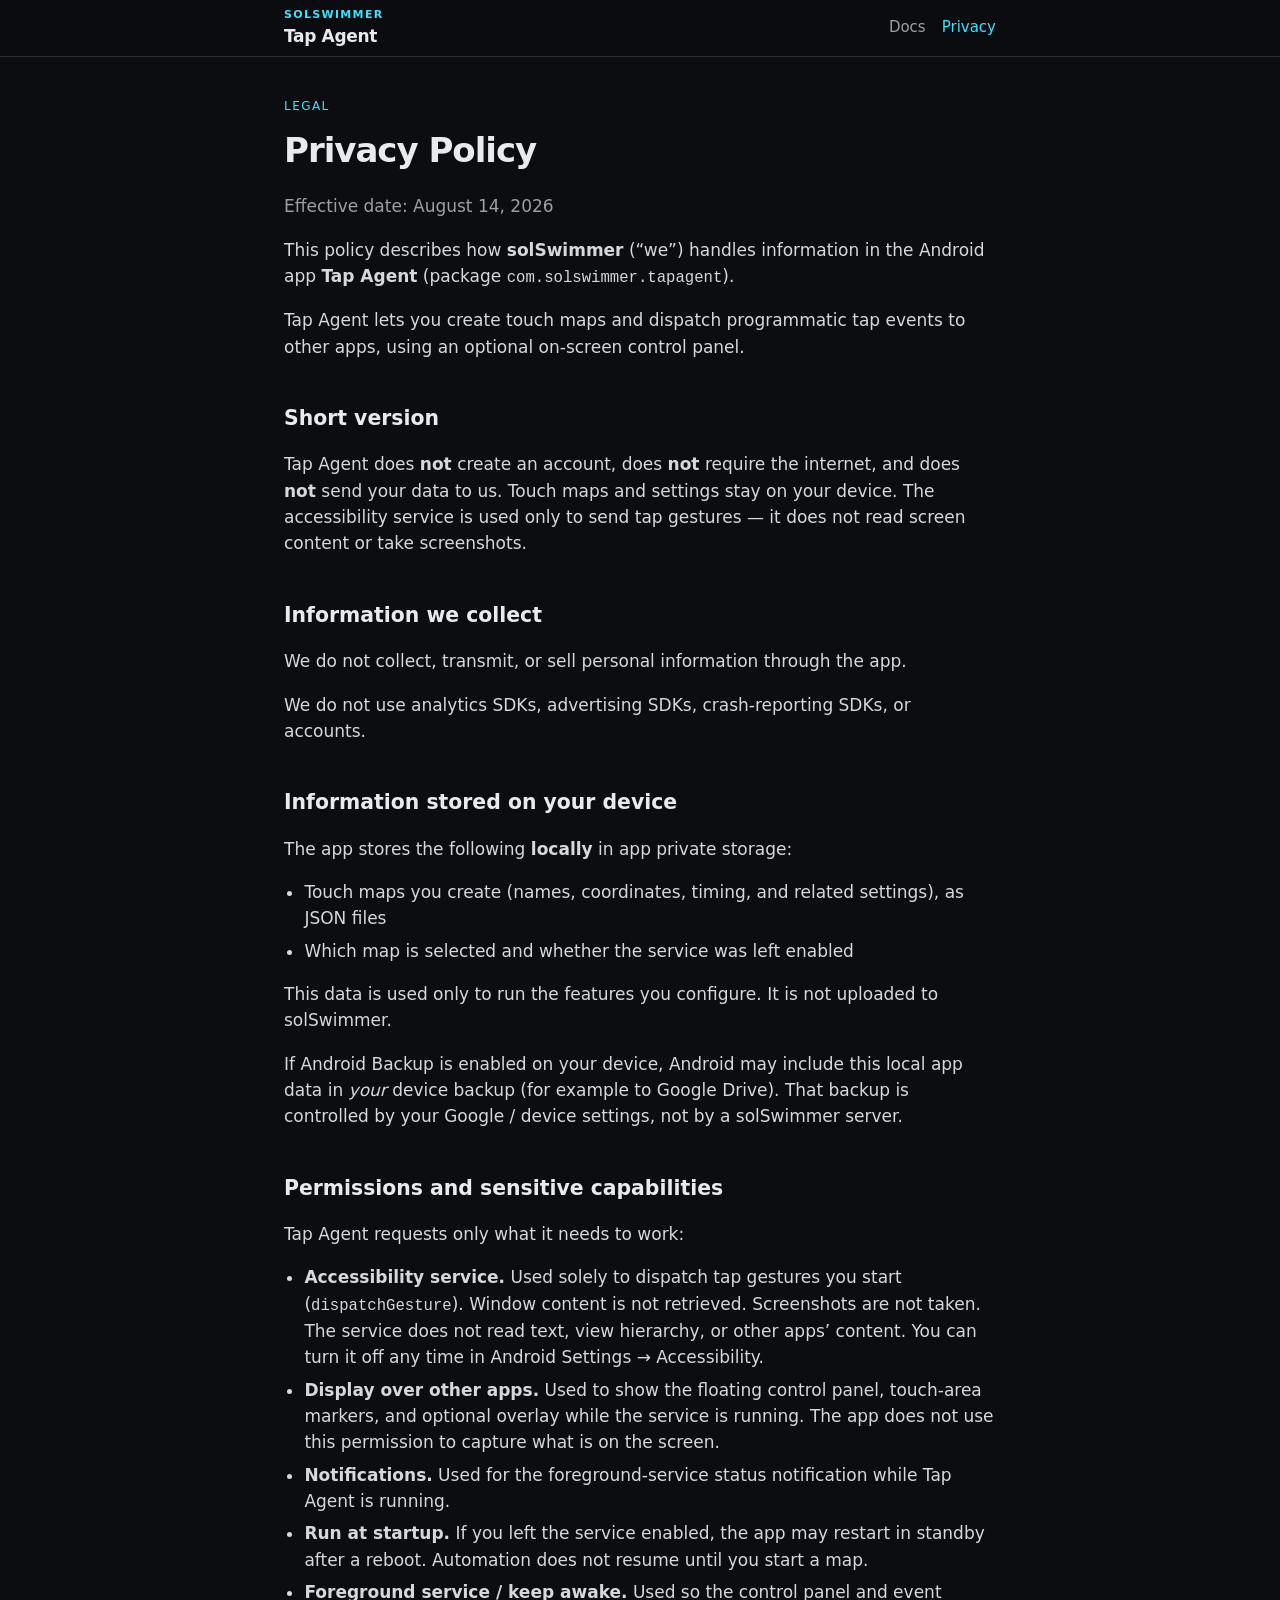
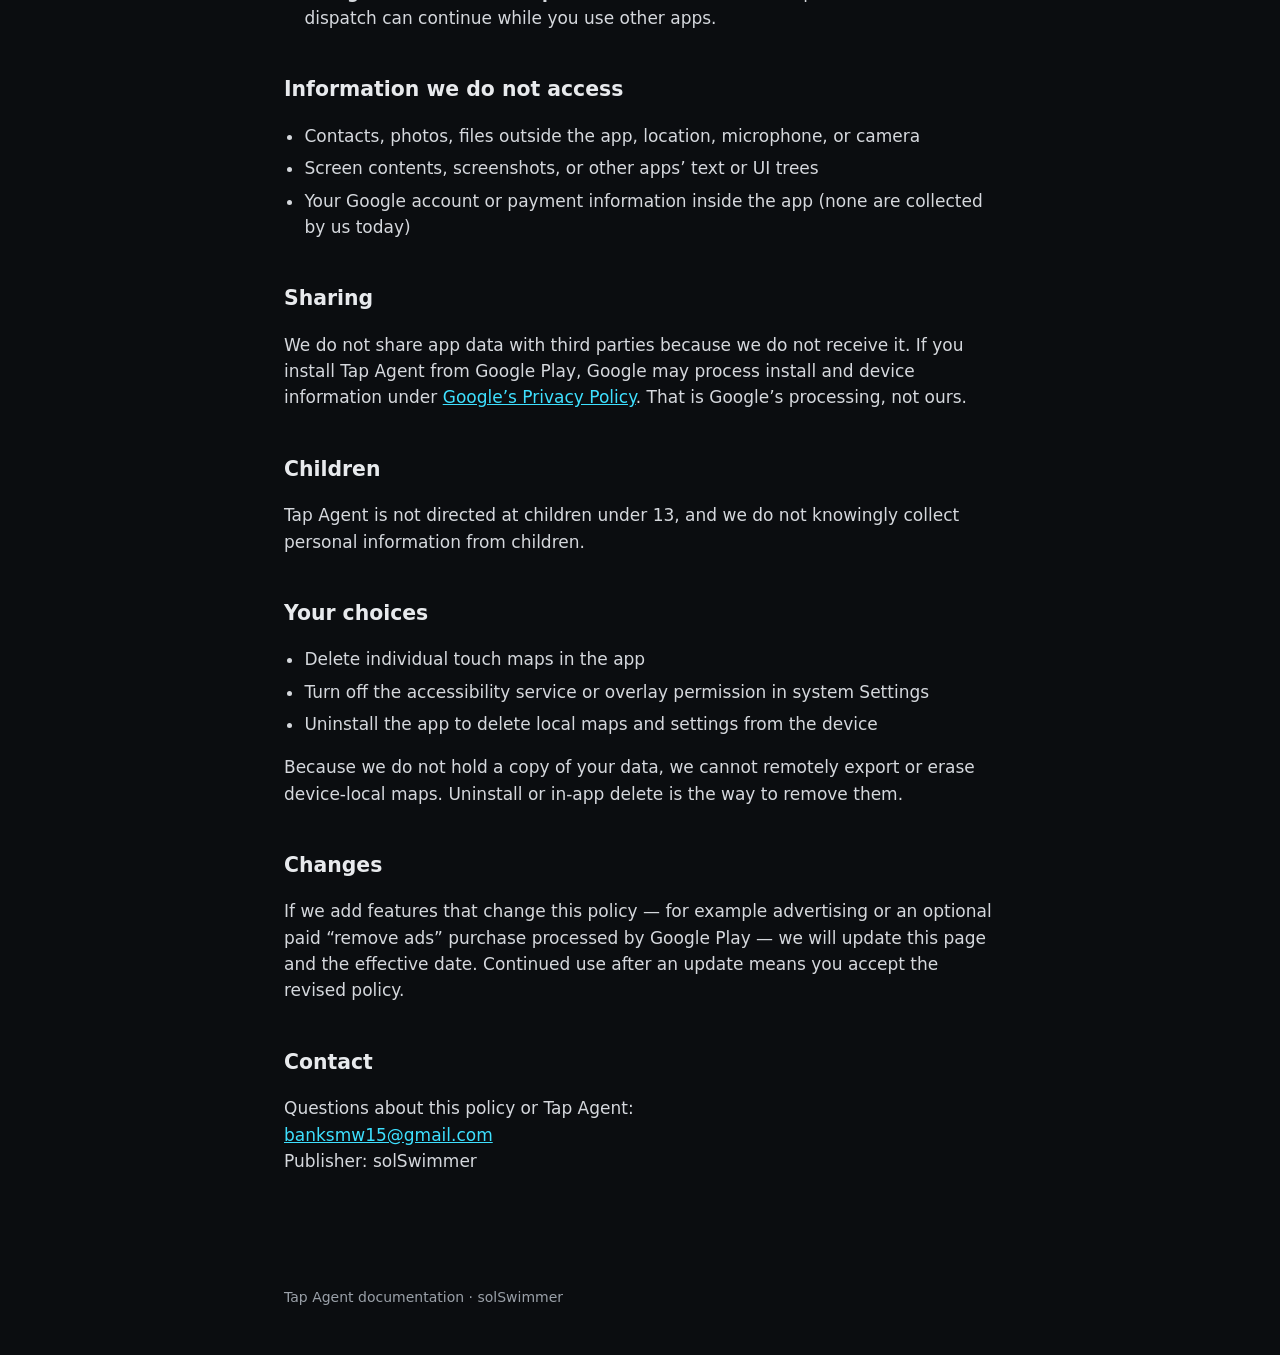
==== privacy.html @ 359d42b8 "Split docs site into a home page and privacy policy. Shared header/nav so more documents can be adde" ====
<!DOCTYPE html>
<html lang="en">
<head>
  <meta charset="utf-8" />
  <meta name="viewport" content="width=device-width, initial-scale=1" />
  <title>Tap Agent Privacy Policy</title>
  <meta name="description" content="Privacy policy for Tap Agent by solSwimmer." />
  <link rel="stylesheet" href="./css/site.css" />
</head>
<body data-page="privacy">
  <main>
    <div class="page-kicker">Legal</div>
    <h1>Privacy Policy</h1>
    <p class="muted">Effective date: August 14, 2026</p>

    <p>
      This policy describes how <strong>solSwimmer</strong> (“we”) handles information in
      the Android app <strong>Tap Agent</strong> (package
      <code>com.solswimmer.tapagent</code>).
    </p>
    <p>
      Tap Agent lets you create touch maps and dispatch programmatic tap events to other
      apps, using an optional on-screen control panel.
    </p>

    <h2>Short version</h2>
    <p>
      Tap Agent does <strong>not</strong> create an account, does <strong>not</strong>
      require the internet, and does <strong>not</strong> send your data to us.
      Touch maps and settings stay on your device. The accessibility service is used
      only to send tap gestures — it does not read screen content or take screenshots.
    </p>

    <h2>Information we collect</h2>
    <p>We do not collect, transmit, or sell personal information through the app.</p>
    <p>We do not use analytics SDKs, advertising SDKs, crash-reporting SDKs, or accounts.</p>

    <h2>Information stored on your device</h2>
    <p>The app stores the following <strong>locally</strong> in app private storage:</p>
    <ul>
      <li>Touch maps you create (names, coordinates, timing, and related settings), as JSON files</li>
      <li>Which map is selected and whether the service was left enabled</li>
    </ul>
    <p>
      This data is used only to run the features you configure. It is not uploaded to
      solSwimmer.
    </p>
    <p>
      If Android Backup is enabled on your device, Android may include this local app
      data in <em>your</em> device backup (for example to Google Drive). That backup is
      controlled by your Google / device settings, not by a solSwimmer server.
    </p>

    <h2>Permissions and sensitive capabilities</h2>
    <p>Tap Agent requests only what it needs to work:</p>
    <ul>
      <li>
        <strong>Accessibility service.</strong>
        Used solely to dispatch tap gestures you start
        (<code>dispatchGesture</code>).
        Window content is not retrieved. Screenshots are not taken.
        The service does not read text, view hierarchy, or other apps’ content.
        You can turn it off any time in Android Settings → Accessibility.
      </li>
      <li>
        <strong>Display over other apps.</strong>
        Used to show the floating control panel, touch-area markers, and optional overlay
        while the service is running. The app does not use this permission to capture
        what is on the screen.
      </li>
      <li>
        <strong>Notifications.</strong>
        Used for the foreground-service status notification while Tap Agent is running.
      </li>
      <li>
        <strong>Run at startup.</strong>
        If you left the service enabled, the app may restart in standby after a reboot.
        Automation does not resume until you start a map.
      </li>
      <li>
        <strong>Foreground service / keep awake.</strong>
        Used so the control panel and event dispatch can continue while you use other apps.
      </li>
    </ul>

    <h2>Information we do not access</h2>
    <ul>
      <li>Contacts, photos, files outside the app, location, microphone, or camera</li>
      <li>Screen contents, screenshots, or other apps’ text or UI trees</li>
      <li>Your Google account or payment information inside the app (none are collected by us today)</li>
    </ul>

    <h2>Sharing</h2>
    <p>
      We do not share app data with third parties because we do not receive it.
      If you install Tap Agent from Google Play, Google may process install and device
      information under
      <a href="https://policies.google.com/privacy">Google’s Privacy Policy</a>.
      That is Google’s processing, not ours.
    </p>

    <h2>Children</h2>
    <p>
      Tap Agent is not directed at children under 13, and we do not knowingly collect
      personal information from children.
    </p>

    <h2>Your choices</h2>
    <ul>
      <li>Delete individual touch maps in the app</li>
      <li>Turn off the accessibility service or overlay permission in system Settings</li>
      <li>Uninstall the app to delete local maps and settings from the device</li>
    </ul>
    <p>
      Because we do not hold a copy of your data, we cannot remotely export or erase
      device-local maps. Uninstall or in-app delete is the way to remove them.
    </p>

    <h2>Changes</h2>
    <p>
      If we add features that change this policy — for example advertising or an
      optional paid “remove ads” purchase processed by Google Play — we will update
      this page and the effective date. Continued use after an update means you accept
      the revised policy.
    </p>

    <h2>Contact</h2>
    <p>
      Questions about this policy or Tap Agent:<br />
      <a href="mailto:banksmw15@gmail.com">banksmw15@gmail.com</a><br />
      Publisher: solSwimmer
    </p>
  </main>
  <script src="./js/site.js"></script>
</body>
</html>
---- css/site.css ----
:root {
  --bg: #0b0d10;
  --panel: #14161a;
  --ink: #e8eaed;
  --muted: #9aa0a8;
  --line: #2a2e35;
  --cyan: #3ee0ff;
}

* { box-sizing: border-box; }

html, body {
  margin: 0;
  background: var(--bg);
  color: var(--ink);
  font: 17px/1.55 "SF Pro Text", "Segoe UI", system-ui, sans-serif;
}

a { color: var(--cyan); }
code { font-size: 0.92em; }

.site-header {
  border-bottom: 1px solid var(--line);
  background: #0b0d10ee;
  position: sticky;
  top: 0;
  backdrop-filter: blur(10px);
}

.site-header-inner,
main {
  max-width: 760px;
  margin: 0 auto;
  padding: 0 24px;
}

.site-header-inner {
  display: flex;
  align-items: center;
  justify-content: space-between;
  gap: 16px;
  min-height: 56px;
}

.brand {
  color: var(--ink);
  text-decoration: none;
  font-weight: 650;
  letter-spacing: -0.02em;
}

.brand span {
  color: var(--cyan);
  font-size: 11px;
  letter-spacing: 0.12em;
  text-transform: uppercase;
  display: block;
  font-weight: 600;
}

nav {
  display: flex;
  gap: 16px;
}

nav a {
  color: var(--muted);
  text-decoration: none;
  font-size: 15px;
}

nav a:hover,
nav a[aria-current="page"] {
  color: var(--cyan);
}

main { padding: 40px 24px 96px; }

h1 { font-size: 2rem; letter-spacing: -0.03em; margin: 8px 0; }
h2 { font-size: 1.2rem; margin: 2.1em 0 0.6em; }
p, li { color: #d5d8dd; }
.muted { color: var(--muted); }

.page-kicker {
  color: var(--cyan);
  letter-spacing: 0.12em;
  text-transform: uppercase;
  font-size: 12px;
}

ul { padding-left: 1.2em; }
li { margin: 0.35em 0; }

.doc-list {
  list-style: none;
  padding: 0;
  margin: 28px 0 0;
}

.doc-list li { margin: 0 0 12px; }

.doc-list a {
  display: block;
  text-decoration: none;
  color: inherit;
  border: 1px solid var(--line);
  background: var(--panel);
  border-radius: 12px;
  padding: 16px 18px;
}

.doc-list a:hover { border-color: var(--cyan); }

.doc-list strong {
  display: block;
  color: var(--ink);
  margin-bottom: 4px;
}

.doc-list span { color: var(--muted); font-size: 15px; }

.site-footer {
  max-width: 760px;
  margin: 0 auto;
  padding: 0 24px 48px;
  color: var(--muted);
  font-size: 14px;
}
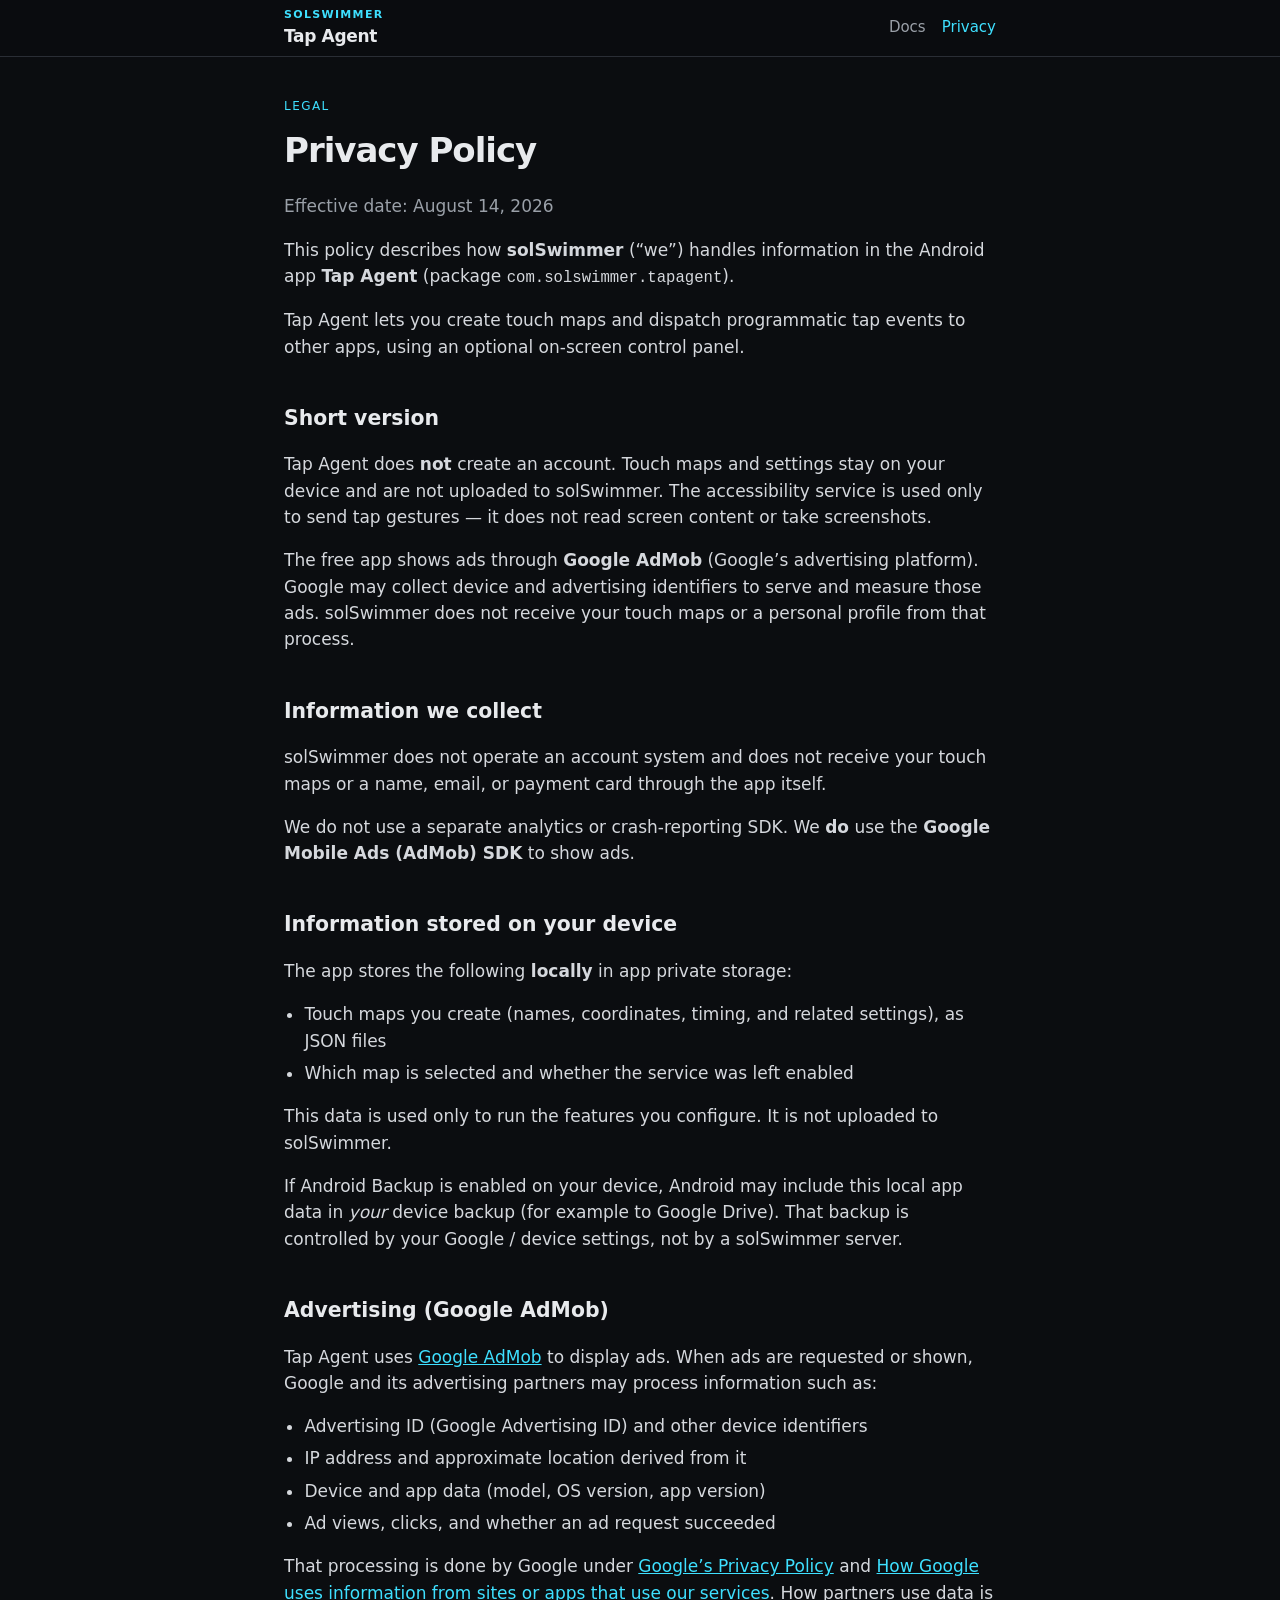
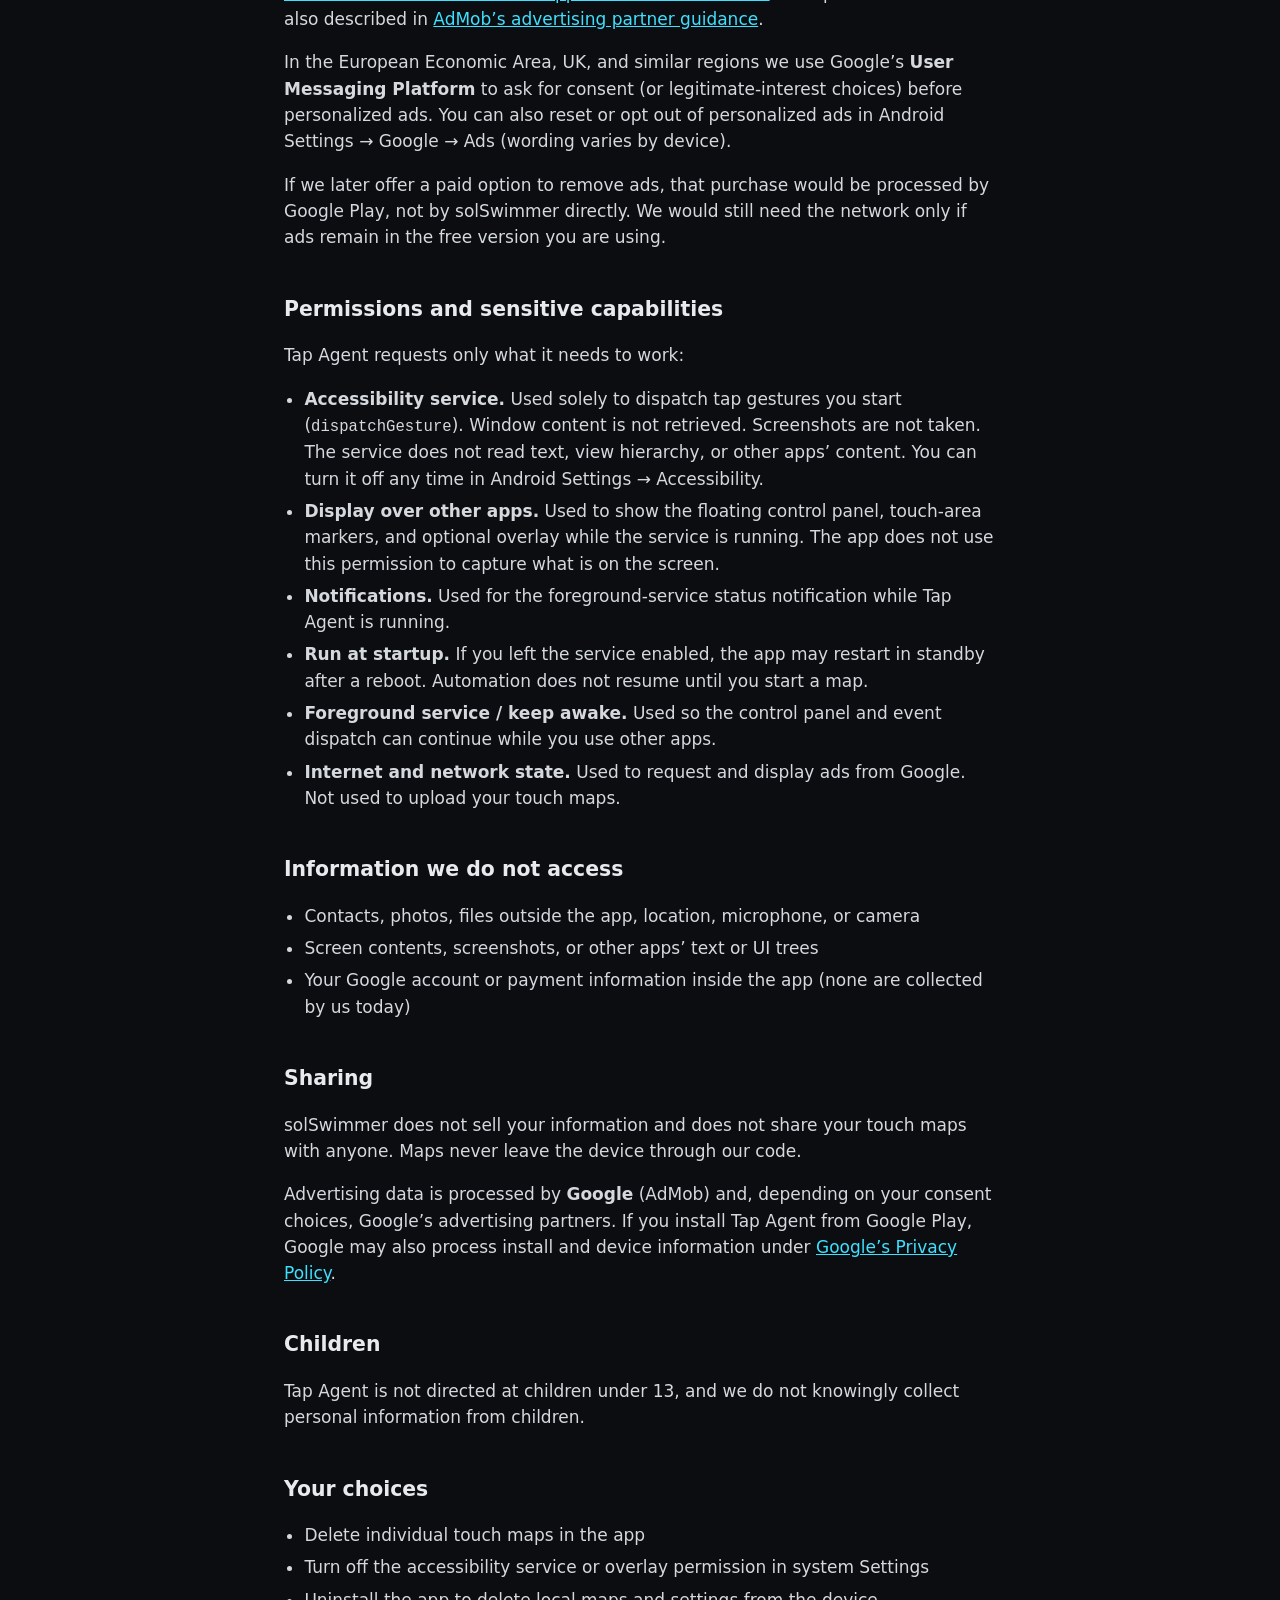
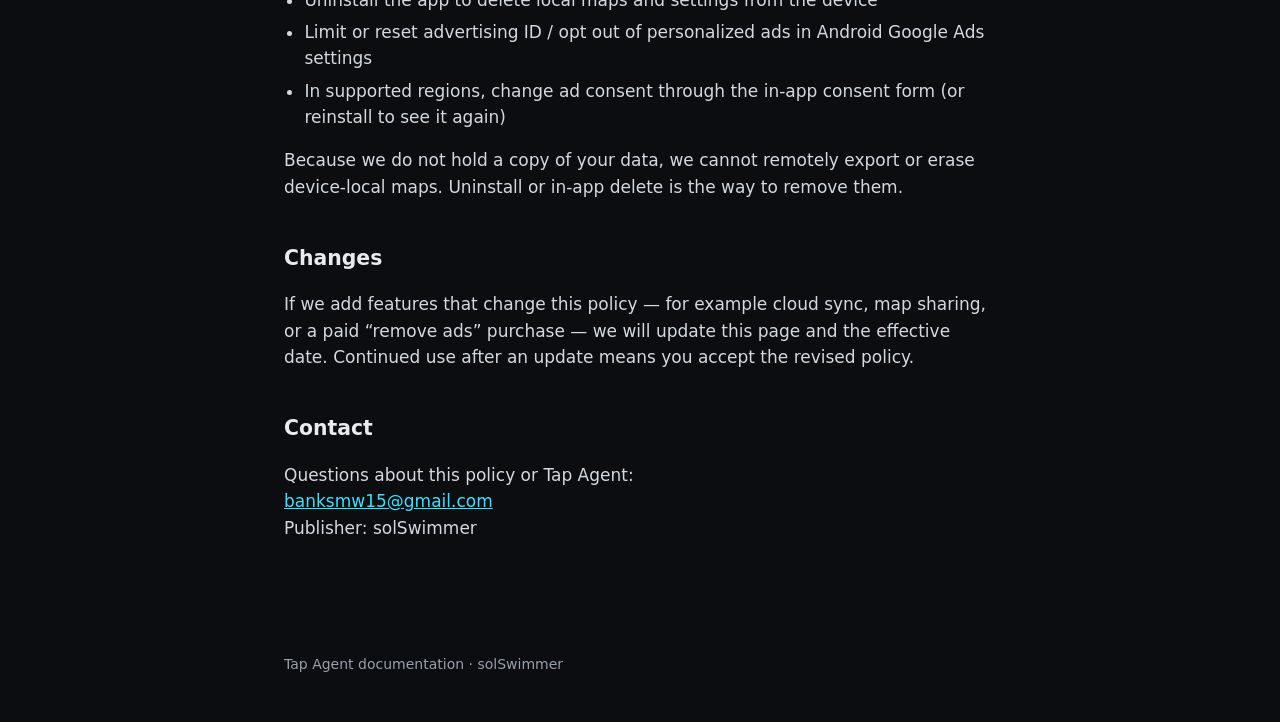
==== commit a1406551: "Disclose Google AdMob in the privacy policy." ====
--- a/privacy.html
+++ b/privacy.html
@@ -25,15 +25,26 @@
 
     <h2>Short version</h2>
     <p>
-      Tap Agent does <strong>not</strong> create an account, does <strong>not</strong>
-      require the internet, and does <strong>not</strong> send your data to us.
-      Touch maps and settings stay on your device. The accessibility service is used
+      Tap Agent does <strong>not</strong> create an account. Touch maps and settings stay
+      on your device and are not uploaded to solSwimmer. The accessibility service is used
       only to send tap gestures — it does not read screen content or take screenshots.
+    </p>
+    <p>
+      The free app shows ads through <strong>Google AdMob</strong> (Google’s advertising
+      platform). Google may collect device and advertising identifiers to serve and
+      measure those ads. solSwimmer does not receive your touch maps or a personal profile
+      from that process.
     </p>
 
     <h2>Information we collect</h2>
-    <p>We do not collect, transmit, or sell personal information through the app.</p>
-    <p>We do not use analytics SDKs, advertising SDKs, crash-reporting SDKs, or accounts.</p>
+    <p>
+      solSwimmer does not operate an account system and does not receive your touch maps
+      or a name, email, or payment card through the app itself.
+    </p>
+    <p>
+      We do not use a separate analytics or crash-reporting SDK. We <strong>do</strong>
+      use the <strong>Google Mobile Ads (AdMob) SDK</strong> to show ads.
+    </p>
 
     <h2>Information stored on your device</h2>
     <p>The app stores the following <strong>locally</strong> in app private storage:</p>
@@ -49,6 +60,38 @@
       If Android Backup is enabled on your device, Android may include this local app
       data in <em>your</em> device backup (for example to Google Drive). That backup is
       controlled by your Google / device settings, not by a solSwimmer server.
+    </p>
+
+    <h2>Advertising (Google AdMob)</h2>
+    <p>
+      Tap Agent uses <a href="https://admob.google.com/">Google AdMob</a> to display ads.
+      When ads are requested or shown, Google and its advertising partners may process
+      information such as:
+    </p>
+    <ul>
+      <li>Advertising ID (Google Advertising ID) and other device identifiers</li>
+      <li>IP address and approximate location derived from it</li>
+      <li>Device and app data (model, OS version, app version)</li>
+      <li>Ad views, clicks, and whether an ad request succeeded</li>
+    </ul>
+    <p>
+      That processing is done by Google under
+      <a href="https://policies.google.com/privacy">Google’s Privacy Policy</a>
+      and
+      <a href="https://policies.google.com/technologies/ads">How Google uses information from sites or apps that use our services</a>.
+      How partners use data is also described in
+      <a href="https://support.google.com/admob/answer/9012903">AdMob’s advertising partner guidance</a>.
+    </p>
+    <p>
+      In the European Economic Area, UK, and similar regions we use Google’s
+      <strong>User Messaging Platform</strong> to ask for consent (or legitimate-interest
+      choices) before personalized ads. You can also reset or opt out of personalized ads
+      in Android Settings → Google → Ads (wording varies by device).
+    </p>
+    <p>
+      If we later offer a paid option to remove ads, that purchase would be processed by
+      Google Play, not by solSwimmer directly. We would still need the network only if ads
+      remain in the free version you are using.
     </p>
 
     <h2>Permissions and sensitive capabilities</h2>
@@ -81,6 +124,10 @@
         <strong>Foreground service / keep awake.</strong>
         Used so the control panel and event dispatch can continue while you use other apps.
       </li>
+      <li>
+        <strong>Internet and network state.</strong>
+        Used to request and display ads from Google. Not used to upload your touch maps.
+      </li>
     </ul>
 
     <h2>Information we do not access</h2>
@@ -92,11 +139,14 @@
 
     <h2>Sharing</h2>
     <p>
-      We do not share app data with third parties because we do not receive it.
-      If you install Tap Agent from Google Play, Google may process install and device
-      information under
+      solSwimmer does not sell your information and does not share your touch maps with
+      anyone. Maps never leave the device through our code.
+    </p>
+    <p>
+      Advertising data is processed by <strong>Google</strong> (AdMob) and, depending on
+      your consent choices, Google’s advertising partners. If you install Tap Agent from
+      Google Play, Google may also process install and device information under
       <a href="https://policies.google.com/privacy">Google’s Privacy Policy</a>.
-      That is Google’s processing, not ours.
     </p>
 
     <h2>Children</h2>
@@ -110,6 +160,8 @@
       <li>Delete individual touch maps in the app</li>
       <li>Turn off the accessibility service or overlay permission in system Settings</li>
       <li>Uninstall the app to delete local maps and settings from the device</li>
+      <li>Limit or reset advertising ID / opt out of personalized ads in Android Google Ads settings</li>
+      <li>In supported regions, change ad consent through the in-app consent form (or reinstall to see it again)</li>
     </ul>
     <p>
       Because we do not hold a copy of your data, we cannot remotely export or erase
@@ -118,10 +170,9 @@
 
     <h2>Changes</h2>
     <p>
-      If we add features that change this policy — for example advertising or an
-      optional paid “remove ads” purchase processed by Google Play — we will update
-      this page and the effective date. Continued use after an update means you accept
-      the revised policy.
+      If we add features that change this policy — for example cloud sync, map sharing,
+      or a paid “remove ads” purchase — we will update this page and the effective date.
+      Continued use after an update means you accept the revised policy.
     </p>
 
     <h2>Contact</h2>
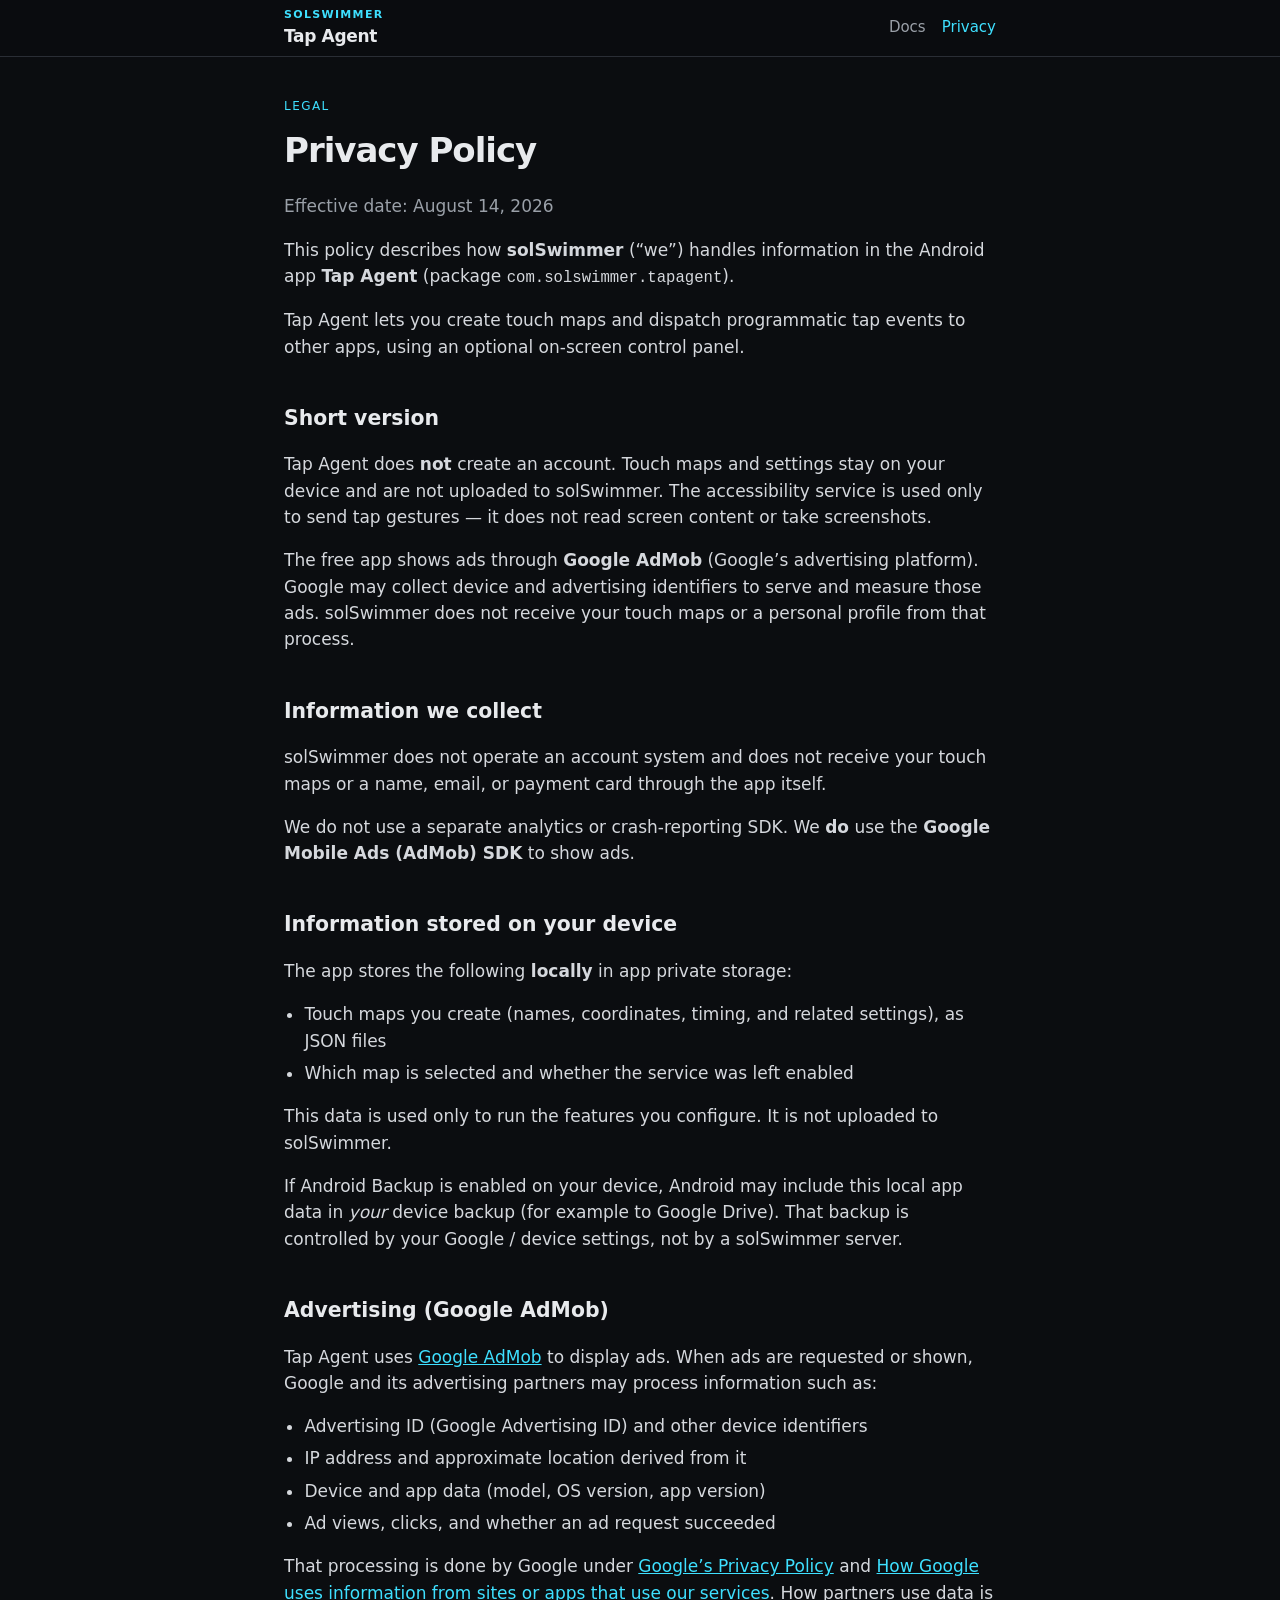
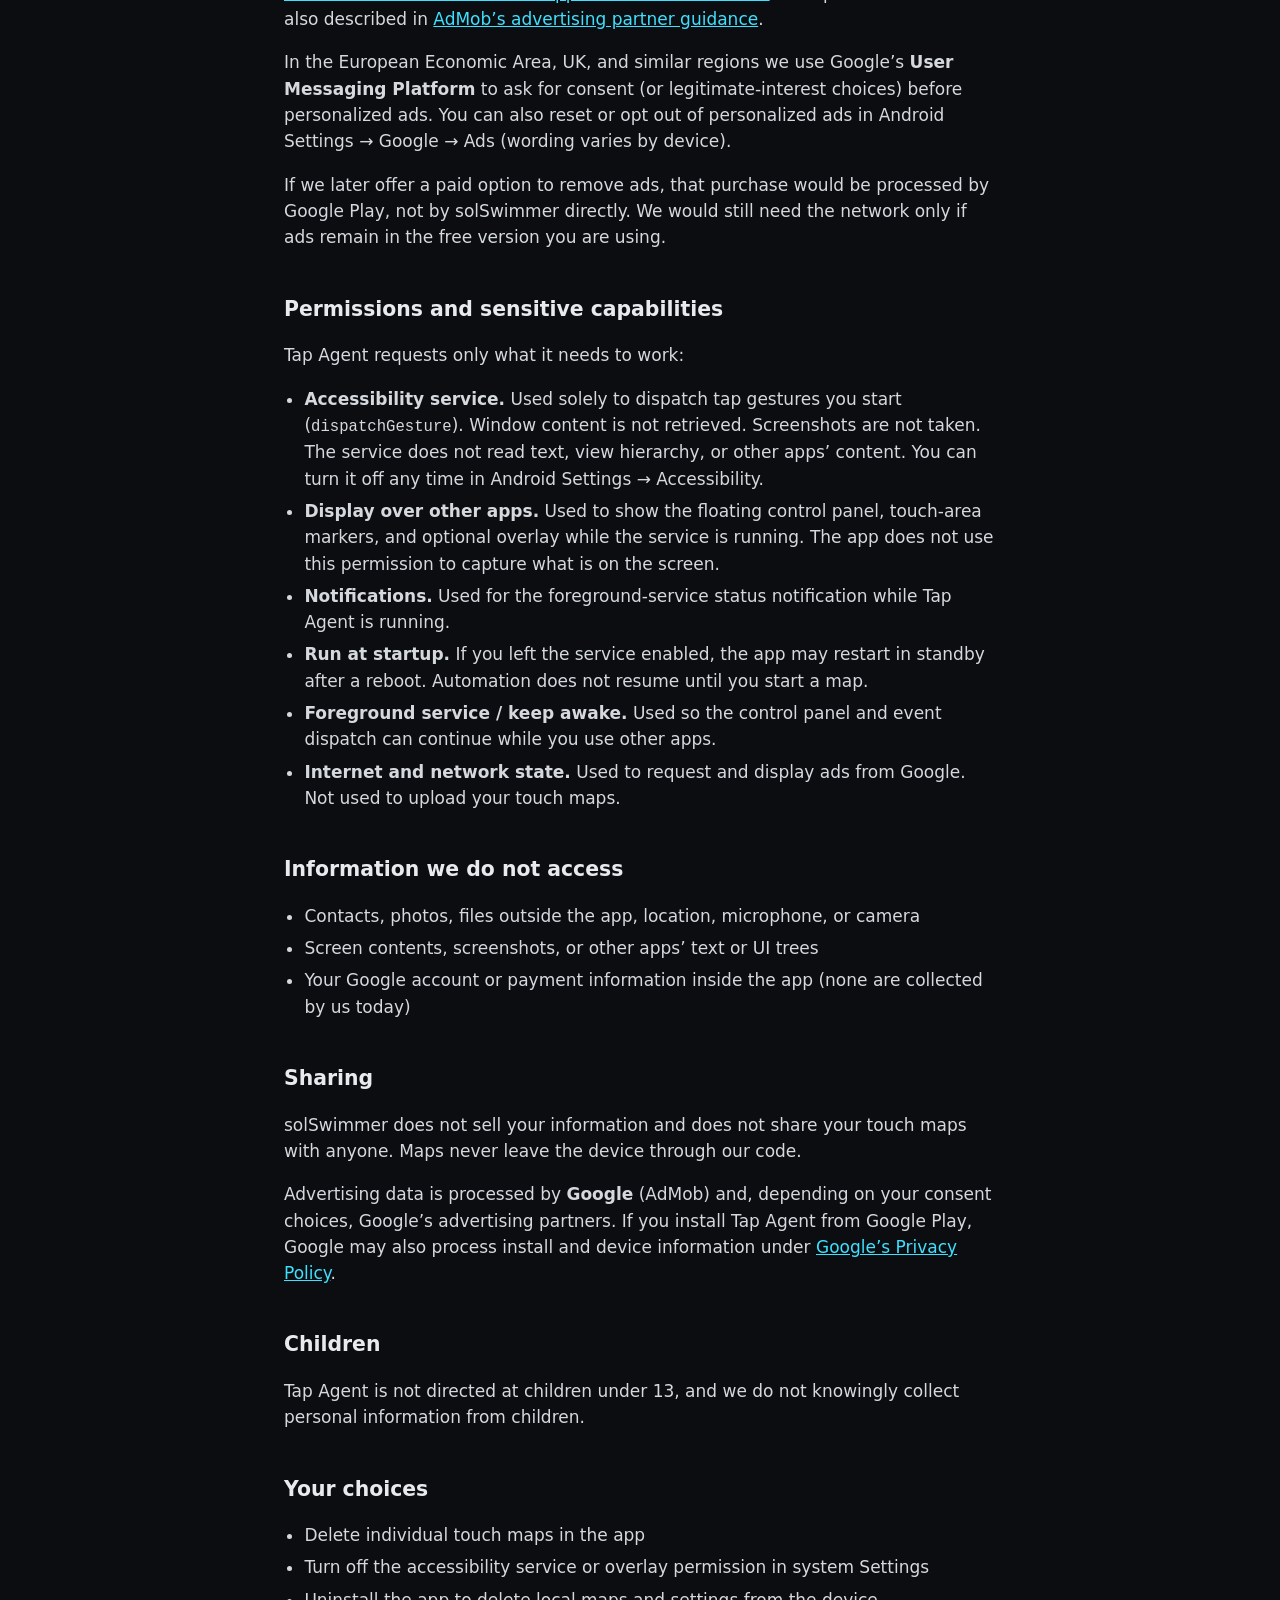
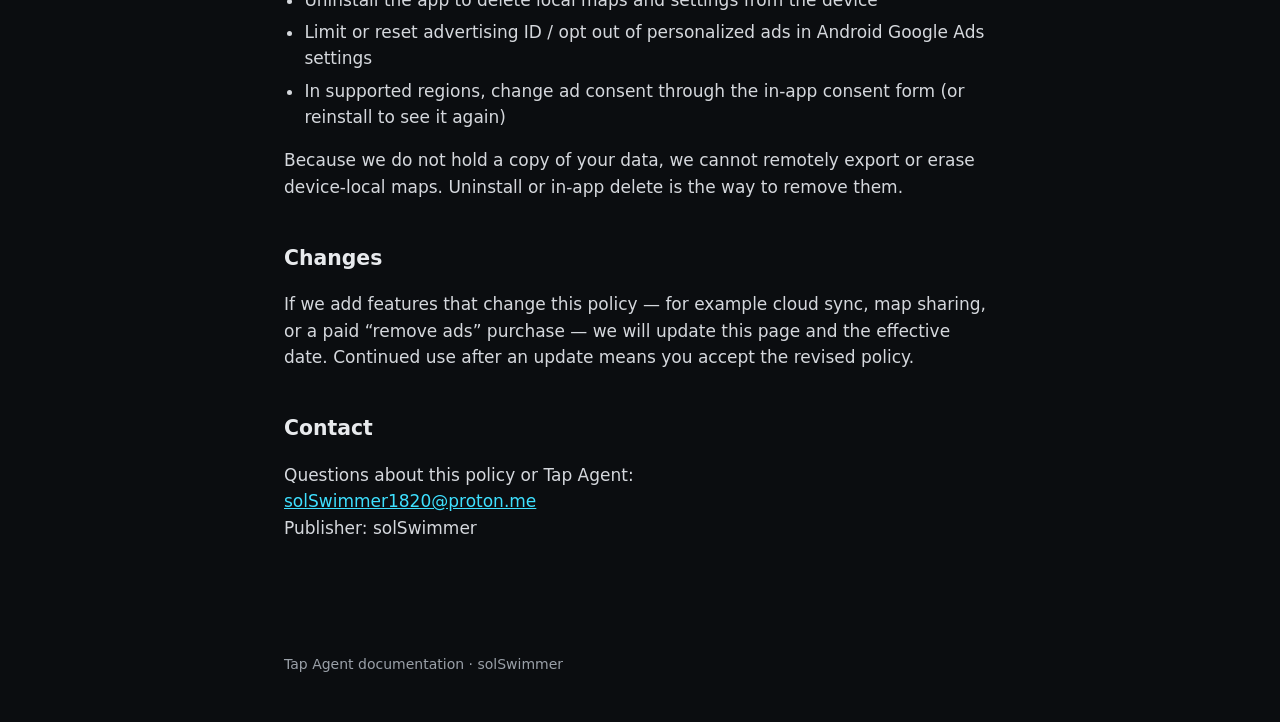
==== commit 3ffa85a5: "Use solSwimmer1820@proton.me as the privacy contact." ====
--- a/privacy.html
+++ b/privacy.html
@@ -178,7 +178,7 @@
     <h2>Contact</h2>
     <p>
       Questions about this policy or Tap Agent:<br />
-      <a href="mailto:banksmw15@gmail.com">banksmw15@gmail.com</a><br />
+      <a href="mailto:solSwimmer1820@proton.me">solSwimmer1820@proton.me</a><br />
       Publisher: solSwimmer
     </p>
   </main>
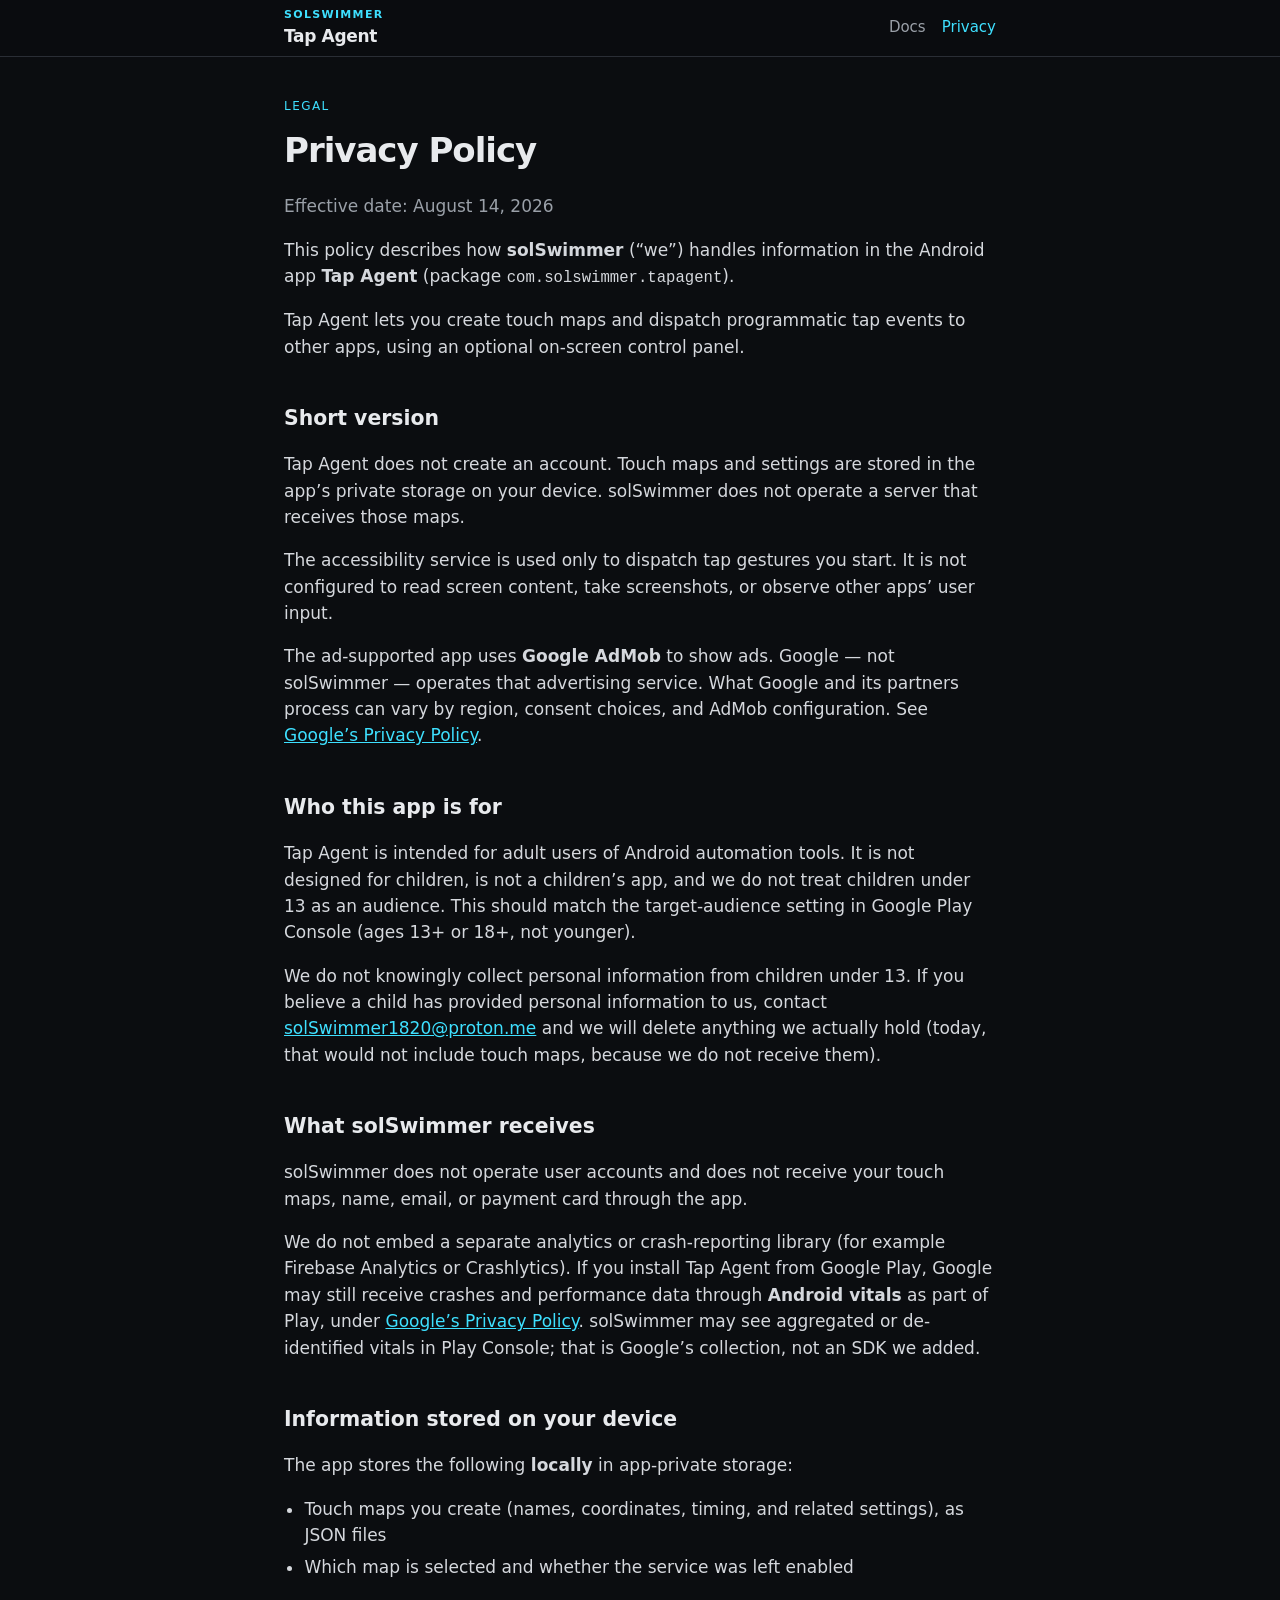
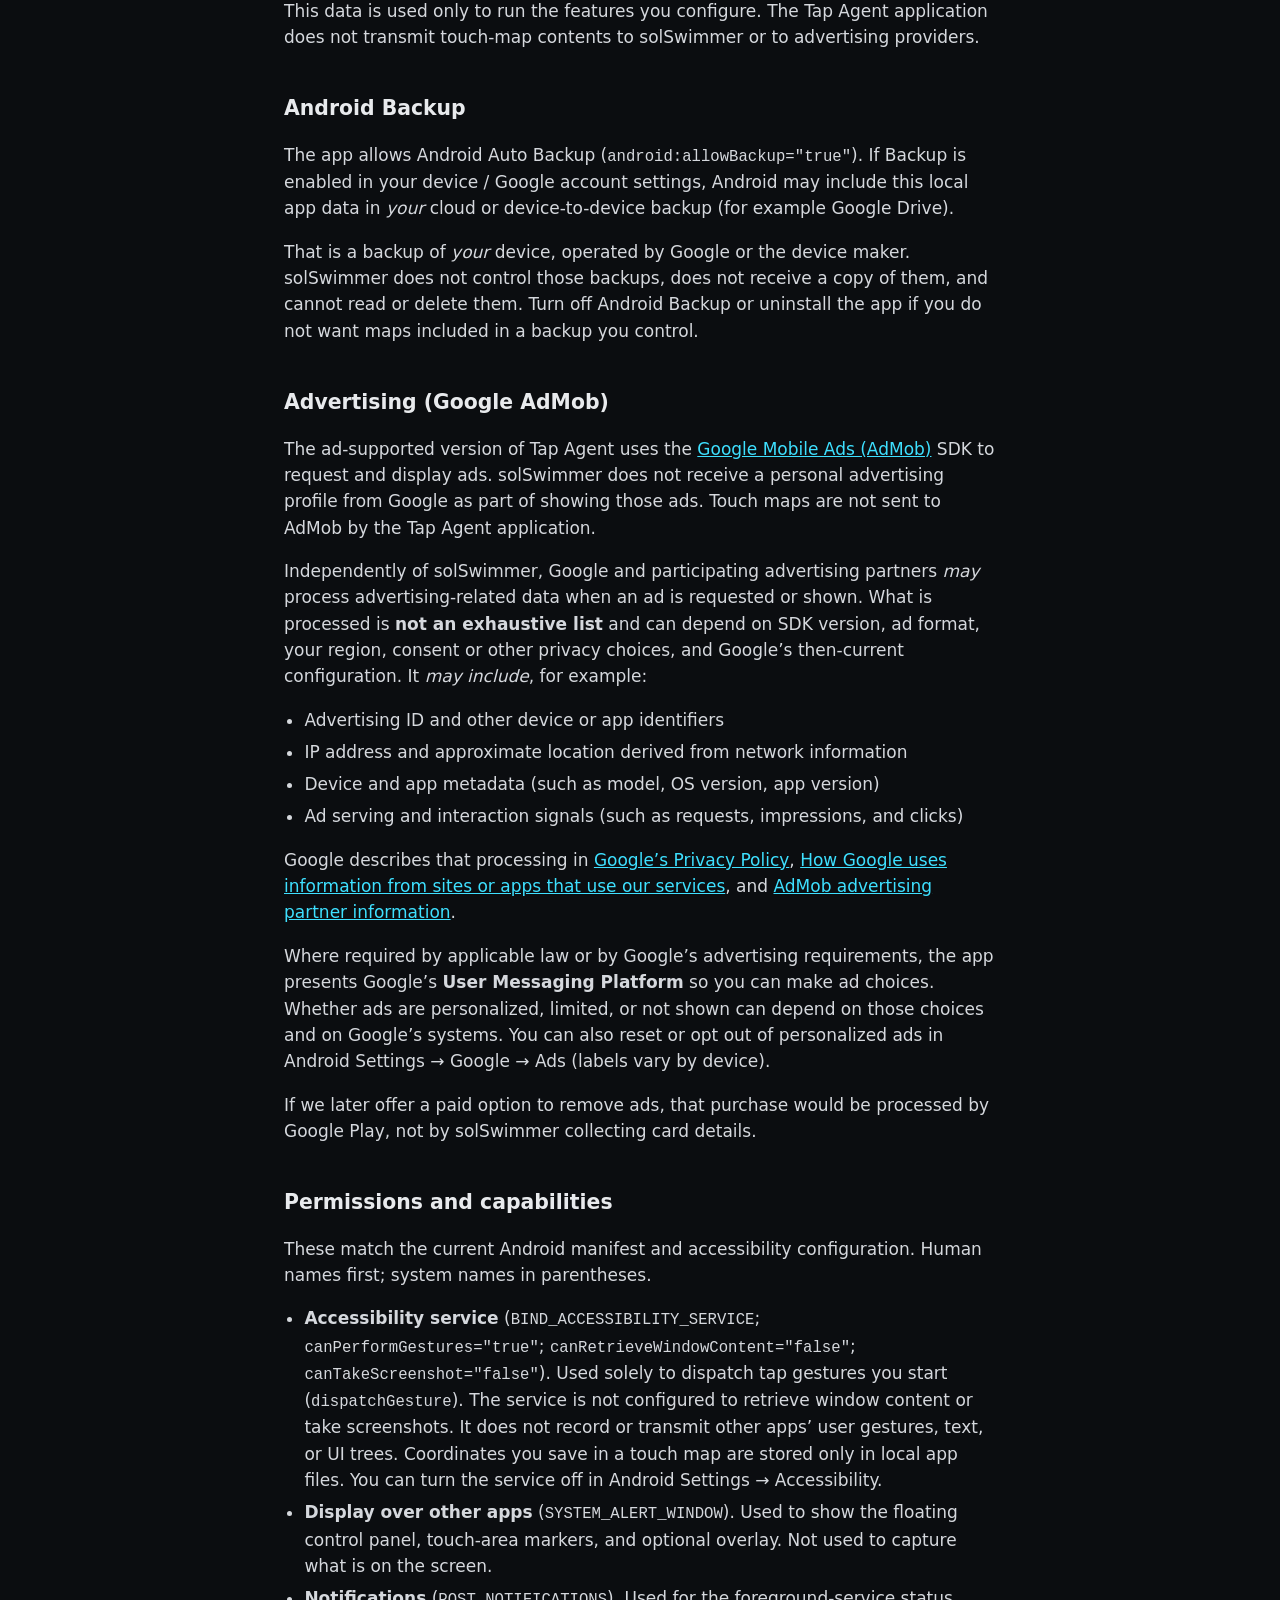
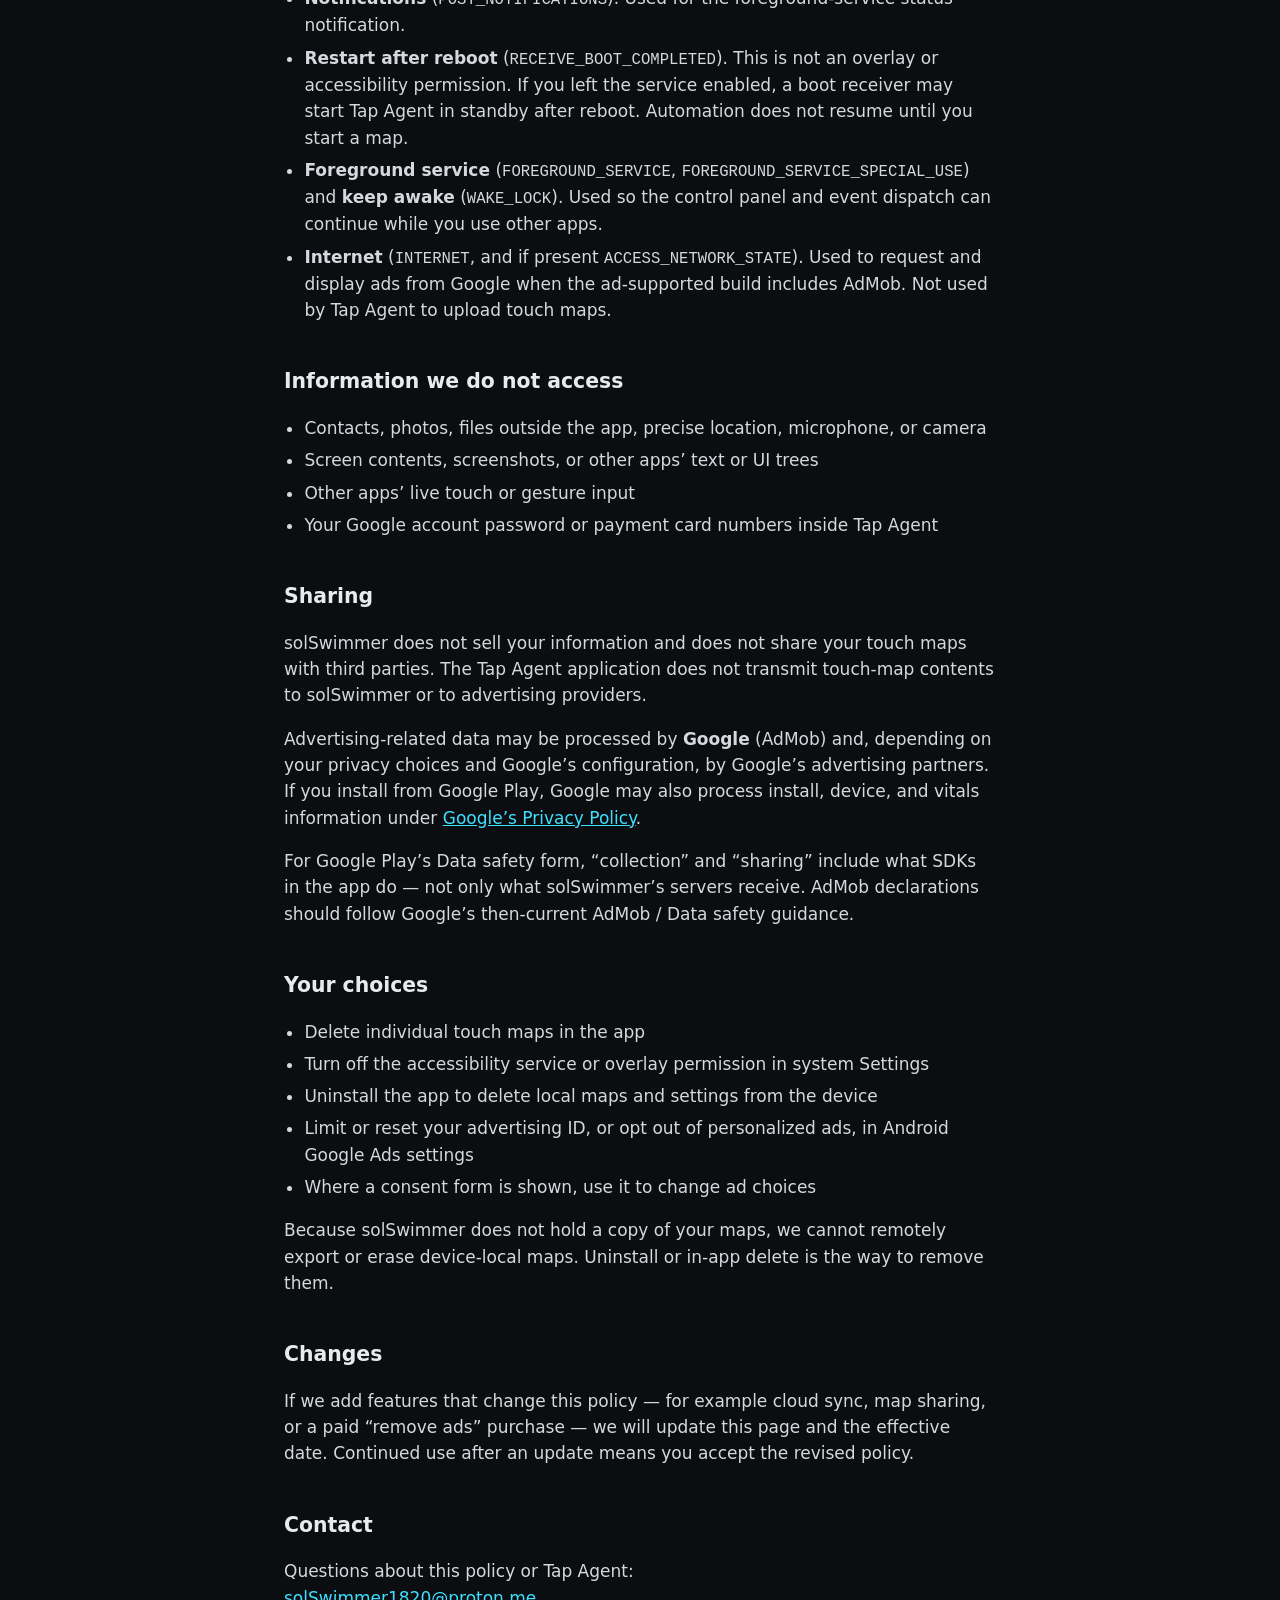
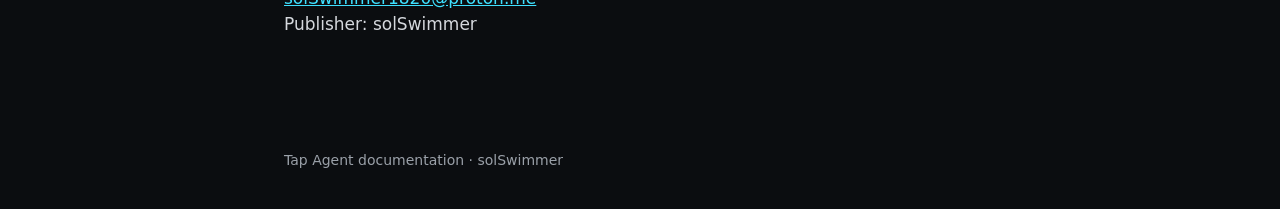
==== commit 6b73b96d: "Tighten privacy policy against Play review risks. Narrow AdMob, backup, maps, children, and permissi" ====
--- a/privacy.html
+++ b/privacy.html
@@ -25,134 +25,196 @@
 
     <h2>Short version</h2>
     <p>
-      Tap Agent does <strong>not</strong> create an account. Touch maps and settings stay
-      on your device and are not uploaded to solSwimmer. The accessibility service is used
-      only to send tap gestures — it does not read screen content or take screenshots.
-    </p>
-    <p>
-      The free app shows ads through <strong>Google AdMob</strong> (Google’s advertising
-      platform). Google may collect device and advertising identifiers to serve and
-      measure those ads. solSwimmer does not receive your touch maps or a personal profile
-      from that process.
-    </p>
-
-    <h2>Information we collect</h2>
-    <p>
-      solSwimmer does not operate an account system and does not receive your touch maps
-      or a name, email, or payment card through the app itself.
-    </p>
-    <p>
-      We do not use a separate analytics or crash-reporting SDK. We <strong>do</strong>
-      use the <strong>Google Mobile Ads (AdMob) SDK</strong> to show ads.
+      Tap Agent does not create an account. Touch maps and settings are stored in the
+      app’s private storage on your device. solSwimmer does not operate a server that
+      receives those maps.
+    </p>
+    <p>
+      The accessibility service is used only to dispatch tap gestures you start. It is
+      not configured to read screen content, take screenshots, or observe other apps’
+      user input.
+    </p>
+    <p>
+      The ad-supported app uses <strong>Google AdMob</strong> to show ads. Google — not
+      solSwimmer — operates that advertising service. What Google and its partners
+      process can vary by region, consent choices, and AdMob configuration. See
+      <a href="https://policies.google.com/privacy">Google’s Privacy Policy</a>.
+    </p>
+
+    <h2>Who this app is for</h2>
+    <p>
+      Tap Agent is intended for adult users of Android automation tools. It is not
+      designed for children, is not a children’s app, and we do not treat children
+      under 13 as an audience. This should match the target-audience setting in
+      Google Play Console (ages 13+ or 18+, not younger).
+    </p>
+    <p>
+      We do not knowingly collect personal information from children under 13. If you
+      believe a child has provided personal information to us, contact
+      <a href="mailto:solSwimmer1820@proton.me">solSwimmer1820@proton.me</a> and we will
+      delete anything we actually hold (today, that would not include touch maps,
+      because we do not receive them).
+    </p>
+
+    <h2>What solSwimmer receives</h2>
+    <p>
+      solSwimmer does not operate user accounts and does not receive your touch maps,
+      name, email, or payment card through the app.
+    </p>
+    <p>
+      We do not embed a separate analytics or crash-reporting library (for example
+      Firebase Analytics or Crashlytics). If you install Tap Agent from Google Play,
+      Google may still receive crashes and performance data through
+      <strong>Android vitals</strong> as part of Play, under
+      <a href="https://policies.google.com/privacy">Google’s Privacy Policy</a>.
+      solSwimmer may see aggregated or de-identified vitals in Play Console; that is
+      Google’s collection, not an SDK we added.
     </p>
 
     <h2>Information stored on your device</h2>
-    <p>The app stores the following <strong>locally</strong> in app private storage:</p>
+    <p>The app stores the following <strong>locally</strong> in app-private storage:</p>
     <ul>
       <li>Touch maps you create (names, coordinates, timing, and related settings), as JSON files</li>
       <li>Which map is selected and whether the service was left enabled</li>
     </ul>
     <p>
-      This data is used only to run the features you configure. It is not uploaded to
-      solSwimmer.
-    </p>
-    <p>
-      If Android Backup is enabled on your device, Android may include this local app
-      data in <em>your</em> device backup (for example to Google Drive). That backup is
-      controlled by your Google / device settings, not by a solSwimmer server.
+      This data is used only to run the features you configure. The Tap Agent
+      application does not transmit touch-map contents to solSwimmer or to advertising
+      providers.
+    </p>
+
+    <h2>Android Backup</h2>
+    <p>
+      The app allows Android Auto Backup (<code>android:allowBackup="true"</code>).
+      If Backup is enabled in your device / Google account settings, Android may
+      include this local app data in <em>your</em> cloud or device-to-device backup
+      (for example Google Drive).
+    </p>
+    <p>
+      That is a backup of <em>your</em> device, operated by Google or the device maker.
+      solSwimmer does not control those backups, does not receive a copy of them, and
+      cannot read or delete them. Turn off Android Backup or uninstall the app if you
+      do not want maps included in a backup you control.
     </p>
 
     <h2>Advertising (Google AdMob)</h2>
     <p>
-      Tap Agent uses <a href="https://admob.google.com/">Google AdMob</a> to display ads.
-      When ads are requested or shown, Google and its advertising partners may process
-      information such as:
-    </p>
-    <ul>
-      <li>Advertising ID (Google Advertising ID) and other device identifiers</li>
-      <li>IP address and approximate location derived from it</li>
-      <li>Device and app data (model, OS version, app version)</li>
-      <li>Ad views, clicks, and whether an ad request succeeded</li>
-    </ul>
-    <p>
-      That processing is done by Google under
-      <a href="https://policies.google.com/privacy">Google’s Privacy Policy</a>
+      The ad-supported version of Tap Agent uses the
+      <a href="https://admob.google.com/">Google Mobile Ads (AdMob)</a> SDK to request
+      and display ads. solSwimmer does not receive a personal advertising profile from
+      Google as part of showing those ads. Touch maps are not sent to AdMob by the
+      Tap Agent application.
+    </p>
+    <p>
+      Independently of solSwimmer, Google and participating advertising partners
+      <em>may</em> process advertising-related data when an ad is requested or shown.
+      What is processed is <strong>not an exhaustive list</strong> and can depend on
+      SDK version, ad format, your region, consent or other privacy choices, and
+      Google’s then-current configuration. It <em>may include</em>, for example:
+    </p>
+    <ul>
+      <li>Advertising ID and other device or app identifiers</li>
+      <li>IP address and approximate location derived from network information</li>
+      <li>Device and app metadata (such as model, OS version, app version)</li>
+      <li>Ad serving and interaction signals (such as requests, impressions, and clicks)</li>
+    </ul>
+    <p>
+      Google describes that processing in
+      <a href="https://policies.google.com/privacy">Google’s Privacy Policy</a>,
+      <a href="https://policies.google.com/technologies/ads">How Google uses information from sites or apps that use our services</a>,
       and
-      <a href="https://policies.google.com/technologies/ads">How Google uses information from sites or apps that use our services</a>.
-      How partners use data is also described in
-      <a href="https://support.google.com/admob/answer/9012903">AdMob’s advertising partner guidance</a>.
-    </p>
-    <p>
-      In the European Economic Area, UK, and similar regions we use Google’s
-      <strong>User Messaging Platform</strong> to ask for consent (or legitimate-interest
-      choices) before personalized ads. You can also reset or opt out of personalized ads
-      in Android Settings → Google → Ads (wording varies by device).
-    </p>
-    <p>
-      If we later offer a paid option to remove ads, that purchase would be processed by
-      Google Play, not by solSwimmer directly. We would still need the network only if ads
-      remain in the free version you are using.
-    </p>
-
-    <h2>Permissions and sensitive capabilities</h2>
-    <p>Tap Agent requests only what it needs to work:</p>
-    <ul>
-      <li>
-        <strong>Accessibility service.</strong>
+      <a href="https://support.google.com/admob/answer/9012903">AdMob advertising partner information</a>.
+    </p>
+    <p>
+      Where required by applicable law or by Google’s advertising requirements, the
+      app presents Google’s <strong>User Messaging Platform</strong> so you can make
+      ad choices. Whether ads are personalized, limited, or not shown can depend on
+      those choices and on Google’s systems. You can also reset or opt out of
+      personalized ads in Android Settings → Google → Ads (labels vary by device).
+    </p>
+    <p>
+      If we later offer a paid option to remove ads, that purchase would be processed
+      by Google Play, not by solSwimmer collecting card details.
+    </p>
+
+    <h2>Permissions and capabilities</h2>
+    <p>
+      These match the current Android manifest and accessibility configuration.
+      Human names first; system names in parentheses.
+    </p>
+    <ul>
+      <li>
+        <strong>Accessibility service</strong>
+        (<code>BIND_ACCESSIBILITY_SERVICE</code>;
+        <code>canPerformGestures="true"</code>;
+        <code>canRetrieveWindowContent="false"</code>;
+        <code>canTakeScreenshot="false"</code>).
         Used solely to dispatch tap gestures you start
         (<code>dispatchGesture</code>).
-        Window content is not retrieved. Screenshots are not taken.
-        The service does not read text, view hierarchy, or other apps’ content.
-        You can turn it off any time in Android Settings → Accessibility.
-      </li>
-      <li>
-        <strong>Display over other apps.</strong>
-        Used to show the floating control panel, touch-area markers, and optional overlay
-        while the service is running. The app does not use this permission to capture
-        what is on the screen.
-      </li>
-      <li>
-        <strong>Notifications.</strong>
-        Used for the foreground-service status notification while Tap Agent is running.
-      </li>
-      <li>
-        <strong>Run at startup.</strong>
-        If you left the service enabled, the app may restart in standby after a reboot.
+        The service is not configured to retrieve window content or take screenshots.
+        It does not record or transmit other apps’ user gestures, text, or UI trees.
+        Coordinates you save in a touch map are stored only in local app files.
+        You can turn the service off in Android Settings → Accessibility.
+      </li>
+      <li>
+        <strong>Display over other apps</strong>
+        (<code>SYSTEM_ALERT_WINDOW</code>).
+        Used to show the floating control panel, touch-area markers, and optional
+        overlay. Not used to capture what is on the screen.
+      </li>
+      <li>
+        <strong>Notifications</strong>
+        (<code>POST_NOTIFICATIONS</code>).
+        Used for the foreground-service status notification.
+      </li>
+      <li>
+        <strong>Restart after reboot</strong>
+        (<code>RECEIVE_BOOT_COMPLETED</code>).
+        This is not an overlay or accessibility permission. If you left the service
+        enabled, a boot receiver may start Tap Agent in standby after reboot.
         Automation does not resume until you start a map.
       </li>
       <li>
-        <strong>Foreground service / keep awake.</strong>
+        <strong>Foreground service</strong>
+        (<code>FOREGROUND_SERVICE</code>,
+        <code>FOREGROUND_SERVICE_SPECIAL_USE</code>)
+        and <strong>keep awake</strong> (<code>WAKE_LOCK</code>).
         Used so the control panel and event dispatch can continue while you use other apps.
       </li>
       <li>
-        <strong>Internet and network state.</strong>
-        Used to request and display ads from Google. Not used to upload your touch maps.
+        <strong>Internet</strong>
+        (<code>INTERNET</code>, and if present
+        <code>ACCESS_NETWORK_STATE</code>).
+        Used to request and display ads from Google when the ad-supported build
+        includes AdMob. Not used by Tap Agent to upload touch maps.
       </li>
     </ul>
 
     <h2>Information we do not access</h2>
     <ul>
-      <li>Contacts, photos, files outside the app, location, microphone, or camera</li>
+      <li>Contacts, photos, files outside the app, precise location, microphone, or camera</li>
       <li>Screen contents, screenshots, or other apps’ text or UI trees</li>
-      <li>Your Google account or payment information inside the app (none are collected by us today)</li>
+      <li>Other apps’ live touch or gesture input</li>
+      <li>Your Google account password or payment card numbers inside Tap Agent</li>
     </ul>
 
     <h2>Sharing</h2>
     <p>
-      solSwimmer does not sell your information and does not share your touch maps with
-      anyone. Maps never leave the device through our code.
-    </p>
-    <p>
-      Advertising data is processed by <strong>Google</strong> (AdMob) and, depending on
-      your consent choices, Google’s advertising partners. If you install Tap Agent from
-      Google Play, Google may also process install and device information under
+      solSwimmer does not sell your information and does not share your touch maps
+      with third parties. The Tap Agent application does not transmit touch-map
+      contents to solSwimmer or to advertising providers.
+    </p>
+    <p>
+      Advertising-related data may be processed by <strong>Google</strong> (AdMob)
+      and, depending on your privacy choices and Google’s configuration, by Google’s
+      advertising partners. If you install from Google Play, Google may also process
+      install, device, and vitals information under
       <a href="https://policies.google.com/privacy">Google’s Privacy Policy</a>.
     </p>
-
-    <h2>Children</h2>
-    <p>
-      Tap Agent is not directed at children under 13, and we do not knowingly collect
-      personal information from children.
+    <p>
+      For Google Play’s Data safety form, “collection” and “sharing” include what
+      SDKs in the app do — not only what solSwimmer’s servers receive. AdMob
+      declarations should follow Google’s then-current AdMob / Data safety guidance.
     </p>
 
     <h2>Your choices</h2>
@@ -160,12 +222,12 @@
       <li>Delete individual touch maps in the app</li>
       <li>Turn off the accessibility service or overlay permission in system Settings</li>
       <li>Uninstall the app to delete local maps and settings from the device</li>
-      <li>Limit or reset advertising ID / opt out of personalized ads in Android Google Ads settings</li>
-      <li>In supported regions, change ad consent through the in-app consent form (or reinstall to see it again)</li>
-    </ul>
-    <p>
-      Because we do not hold a copy of your data, we cannot remotely export or erase
-      device-local maps. Uninstall or in-app delete is the way to remove them.
+      <li>Limit or reset your advertising ID, or opt out of personalized ads, in Android Google Ads settings</li>
+      <li>Where a consent form is shown, use it to change ad choices</li>
+    </ul>
+    <p>
+      Because solSwimmer does not hold a copy of your maps, we cannot remotely export
+      or erase device-local maps. Uninstall or in-app delete is the way to remove them.
     </p>
 
     <h2>Changes</h2>
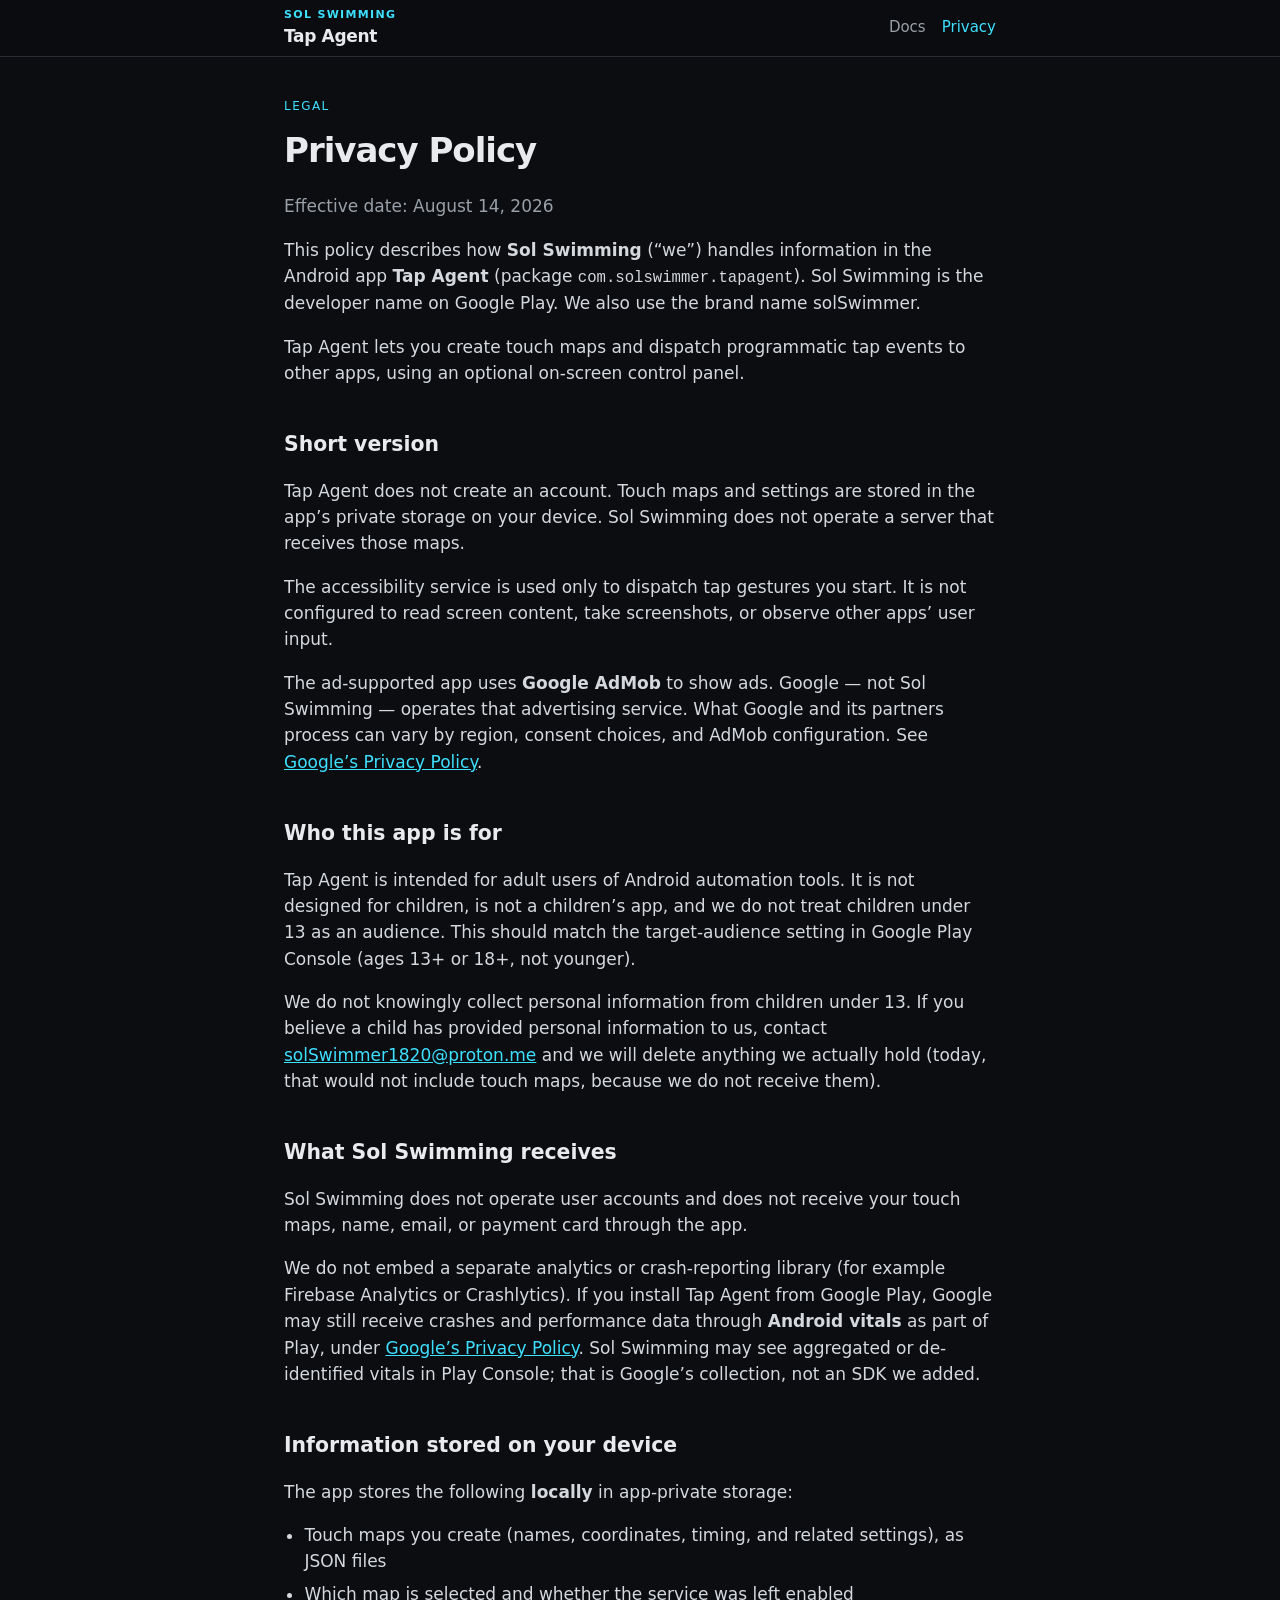
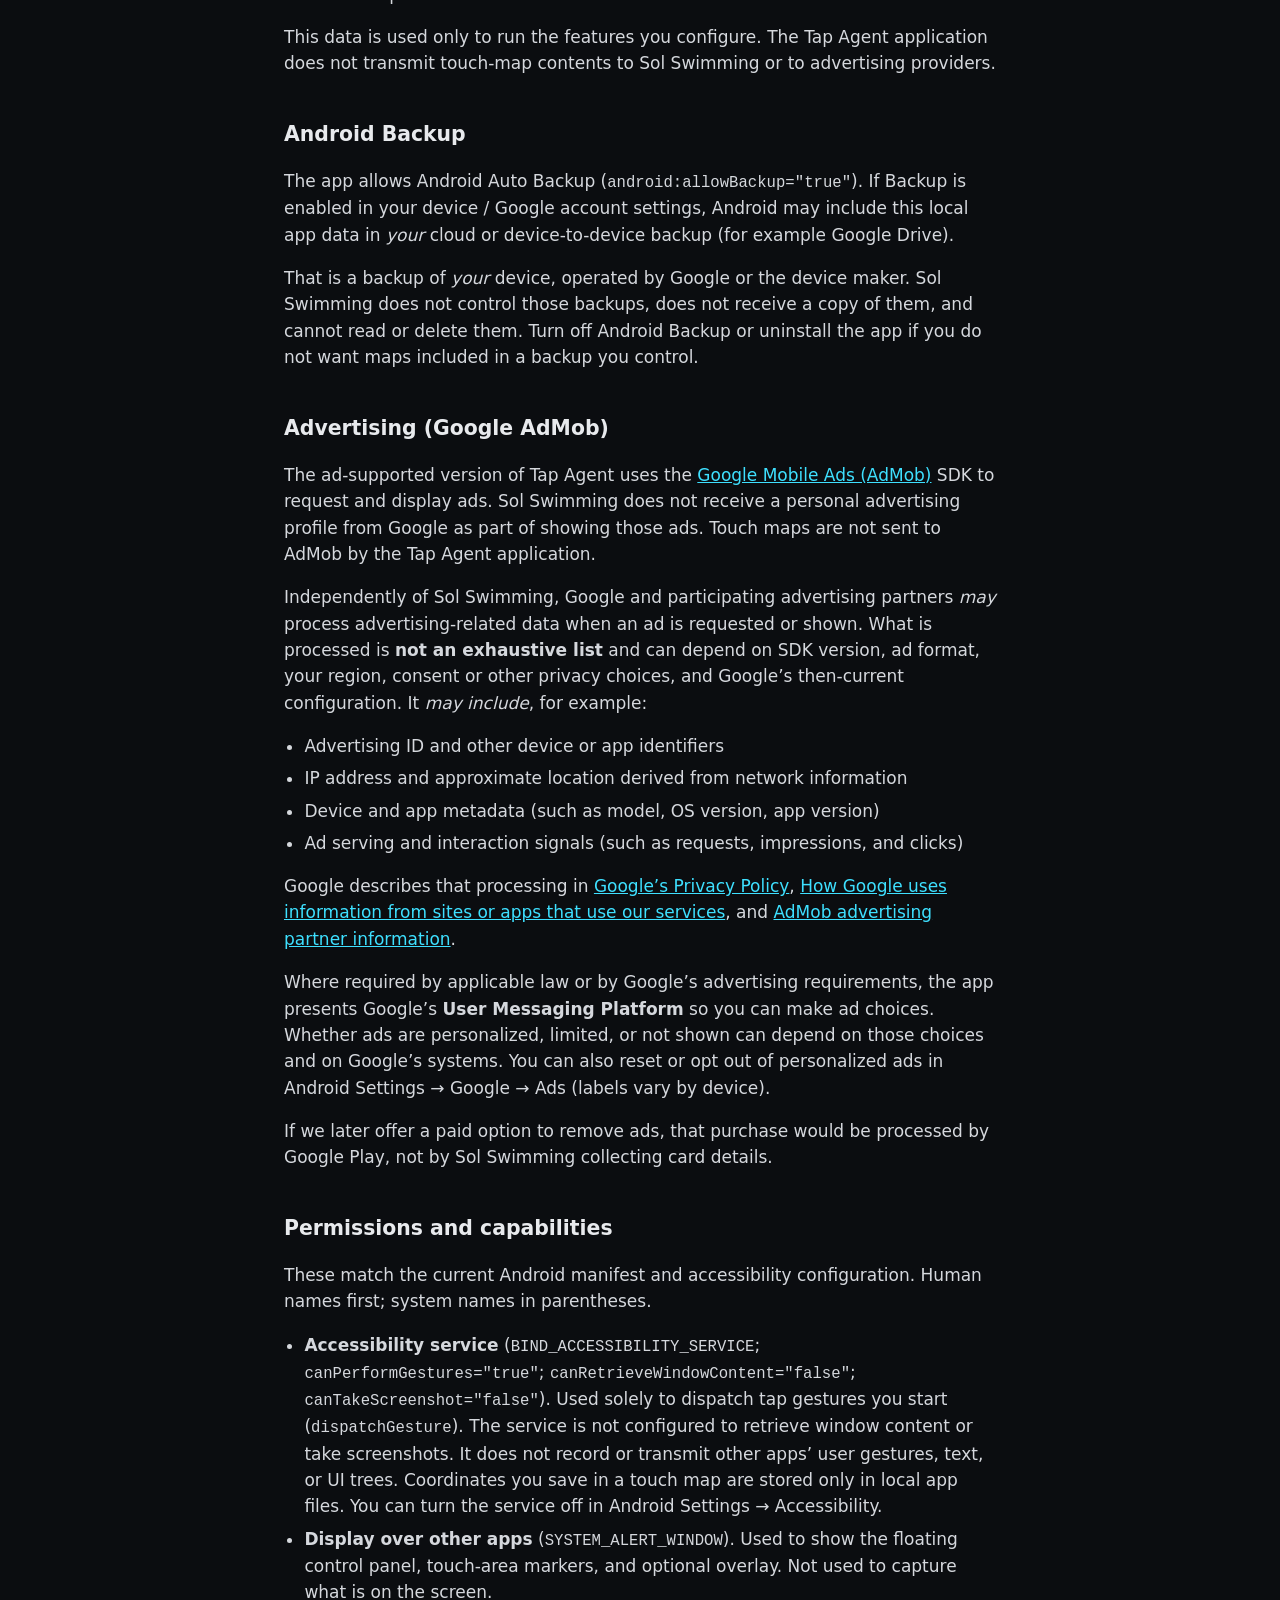
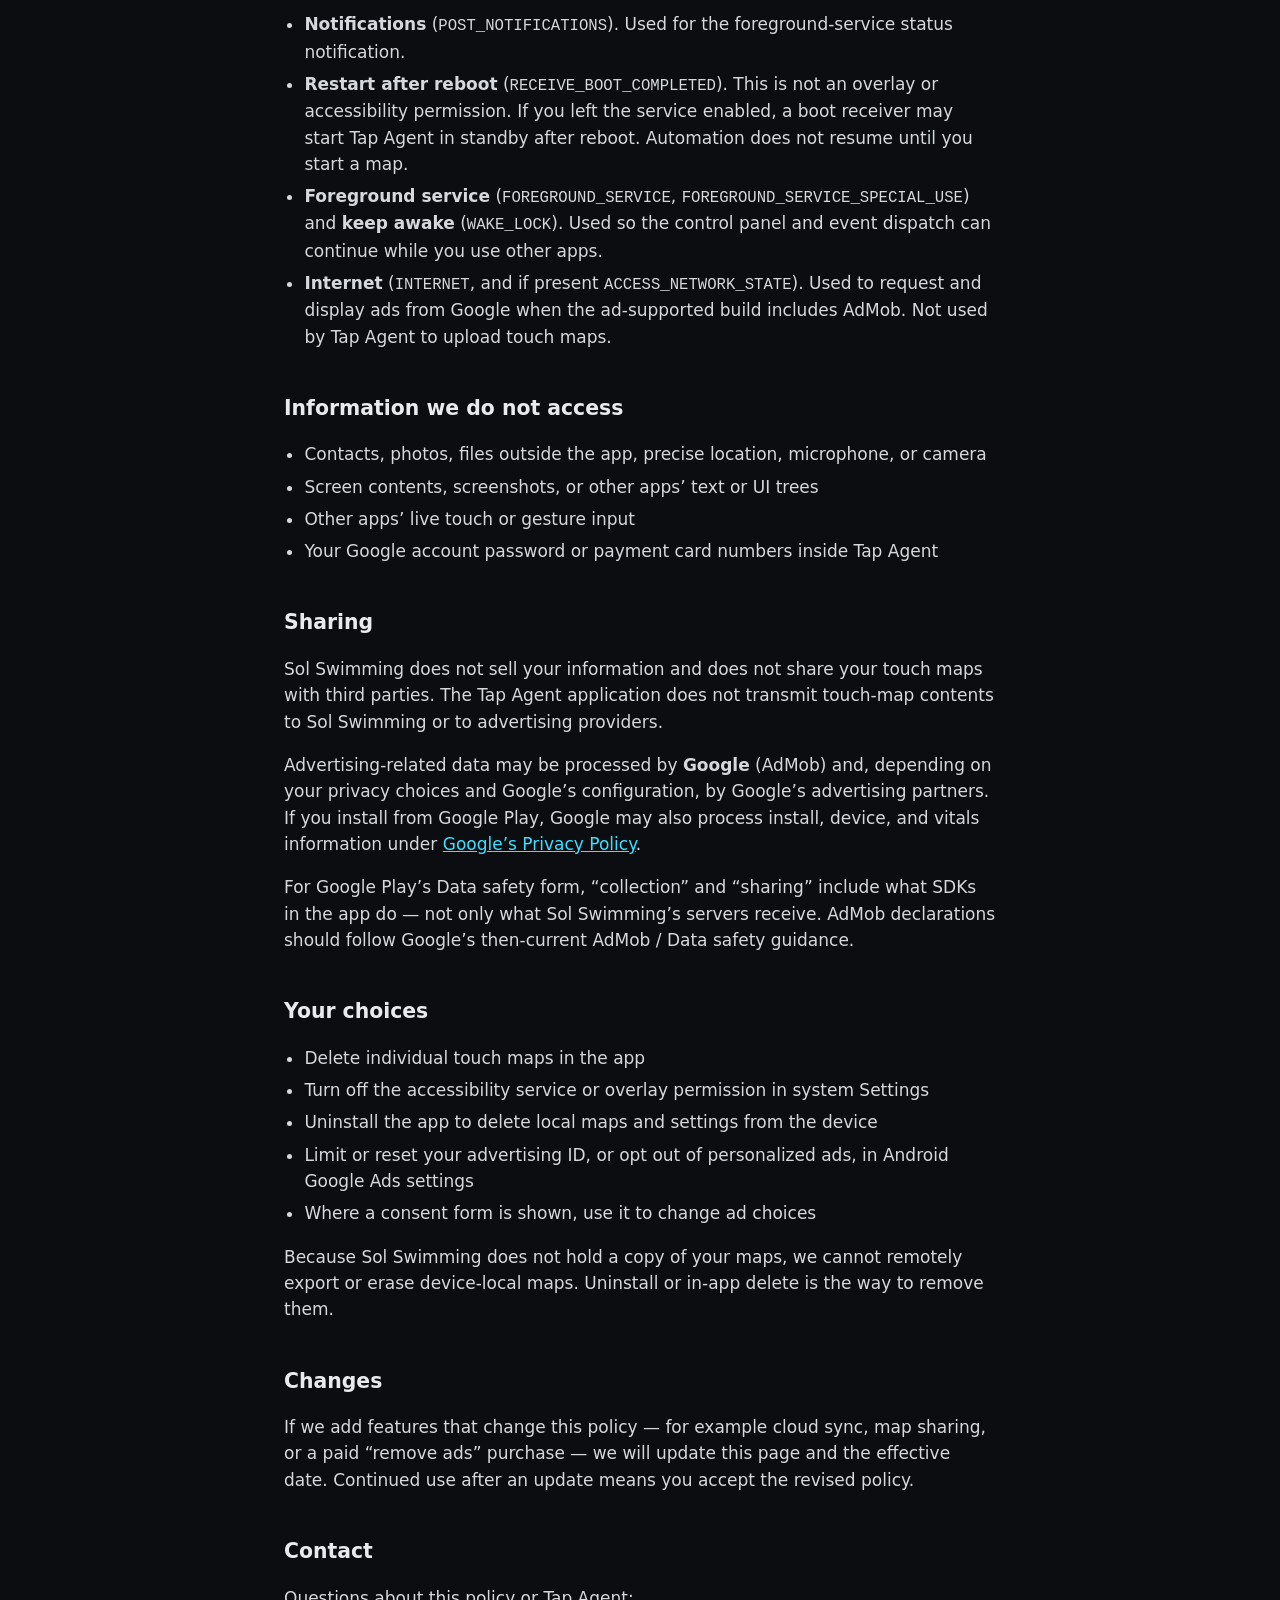
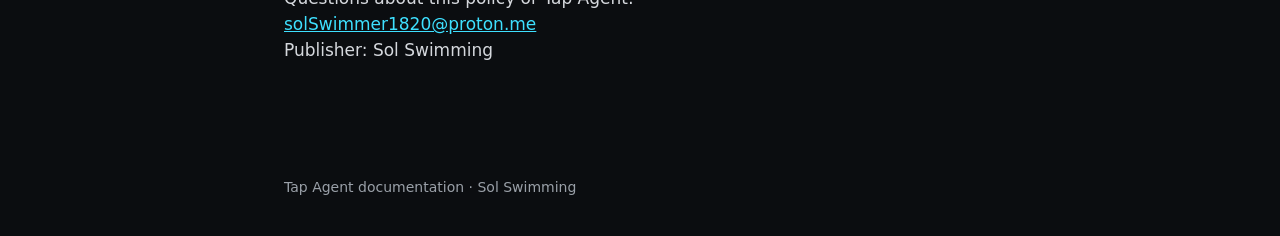
==== commit a2eaf11f: "Use Sol Swimming as the Play Console publisher name." ====
--- a/privacy.html
+++ b/privacy.html
@@ -4,7 +4,7 @@
   <meta charset="utf-8" />
   <meta name="viewport" content="width=device-width, initial-scale=1" />
   <title>Tap Agent Privacy Policy</title>
-  <meta name="description" content="Privacy policy for Tap Agent by solSwimmer." />
+  <meta name="description" content="Privacy policy for Tap Agent by Sol Swimming." />
   <link rel="stylesheet" href="./css/site.css" />
 </head>
 <body data-page="privacy">
@@ -14,9 +14,11 @@
     <p class="muted">Effective date: August 14, 2026</p>
 
     <p>
-      This policy describes how <strong>solSwimmer</strong> (“we”) handles information in
+      This policy describes how <strong>Sol Swimming</strong> (“we”) handles information in
       the Android app <strong>Tap Agent</strong> (package
       <code>com.solswimmer.tapagent</code>).
+      Sol Swimming is the developer name on Google Play. We also use the brand name
+      solSwimmer.
     </p>
     <p>
       Tap Agent lets you create touch maps and dispatch programmatic tap events to other
@@ -26,7 +28,7 @@
     <h2>Short version</h2>
     <p>
       Tap Agent does not create an account. Touch maps and settings are stored in the
-      app’s private storage on your device. solSwimmer does not operate a server that
+      app’s private storage on your device. Sol Swimming does not operate a server that
       receives those maps.
     </p>
     <p>
@@ -36,7 +38,7 @@
     </p>
     <p>
       The ad-supported app uses <strong>Google AdMob</strong> to show ads. Google — not
-      solSwimmer — operates that advertising service. What Google and its partners
+      Sol Swimming — operates that advertising service. What Google and its partners
       process can vary by region, consent choices, and AdMob configuration. See
       <a href="https://policies.google.com/privacy">Google’s Privacy Policy</a>.
     </p>
@@ -56,9 +58,9 @@
       because we do not receive them).
     </p>
 
-    <h2>What solSwimmer receives</h2>
-    <p>
-      solSwimmer does not operate user accounts and does not receive your touch maps,
+    <h2>What Sol Swimming receives</h2>
+    <p>
+      Sol Swimming does not operate user accounts and does not receive your touch maps,
       name, email, or payment card through the app.
     </p>
     <p>
@@ -67,7 +69,7 @@
       Google may still receive crashes and performance data through
       <strong>Android vitals</strong> as part of Play, under
       <a href="https://policies.google.com/privacy">Google’s Privacy Policy</a>.
-      solSwimmer may see aggregated or de-identified vitals in Play Console; that is
+      Sol Swimming may see aggregated or de-identified vitals in Play Console; that is
       Google’s collection, not an SDK we added.
     </p>
 
@@ -79,7 +81,7 @@
     </ul>
     <p>
       This data is used only to run the features you configure. The Tap Agent
-      application does not transmit touch-map contents to solSwimmer or to advertising
+      application does not transmit touch-map contents to Sol Swimming or to advertising
       providers.
     </p>
 
@@ -92,7 +94,7 @@
     </p>
     <p>
       That is a backup of <em>your</em> device, operated by Google or the device maker.
-      solSwimmer does not control those backups, does not receive a copy of them, and
+      Sol Swimming does not control those backups, does not receive a copy of them, and
       cannot read or delete them. Turn off Android Backup or uninstall the app if you
       do not want maps included in a backup you control.
     </p>
@@ -101,12 +103,12 @@
     <p>
       The ad-supported version of Tap Agent uses the
       <a href="https://admob.google.com/">Google Mobile Ads (AdMob)</a> SDK to request
-      and display ads. solSwimmer does not receive a personal advertising profile from
+      and display ads. Sol Swimming does not receive a personal advertising profile from
       Google as part of showing those ads. Touch maps are not sent to AdMob by the
       Tap Agent application.
     </p>
     <p>
-      Independently of solSwimmer, Google and participating advertising partners
+      Independently of Sol Swimming, Google and participating advertising partners
       <em>may</em> process advertising-related data when an ad is requested or shown.
       What is processed is <strong>not an exhaustive list</strong> and can depend on
       SDK version, ad format, your region, consent or other privacy choices, and
@@ -134,7 +136,7 @@
     </p>
     <p>
       If we later offer a paid option to remove ads, that purchase would be processed
-      by Google Play, not by solSwimmer collecting card details.
+      by Google Play, not by Sol Swimming collecting card details.
     </p>
 
     <h2>Permissions and capabilities</h2>
@@ -200,9 +202,9 @@
 
     <h2>Sharing</h2>
     <p>
-      solSwimmer does not sell your information and does not share your touch maps
+      Sol Swimming does not sell your information and does not share your touch maps
       with third parties. The Tap Agent application does not transmit touch-map
-      contents to solSwimmer or to advertising providers.
+      contents to Sol Swimming or to advertising providers.
     </p>
     <p>
       Advertising-related data may be processed by <strong>Google</strong> (AdMob)
@@ -213,7 +215,7 @@
     </p>
     <p>
       For Google Play’s Data safety form, “collection” and “sharing” include what
-      SDKs in the app do — not only what solSwimmer’s servers receive. AdMob
+      SDKs in the app do — not only what Sol Swimming’s servers receive. AdMob
       declarations should follow Google’s then-current AdMob / Data safety guidance.
     </p>
 
@@ -226,7 +228,7 @@
       <li>Where a consent form is shown, use it to change ad choices</li>
     </ul>
     <p>
-      Because solSwimmer does not hold a copy of your maps, we cannot remotely export
+      Because Sol Swimming does not hold a copy of your maps, we cannot remotely export
       or erase device-local maps. Uninstall or in-app delete is the way to remove them.
     </p>
 
@@ -241,7 +243,7 @@
     <p>
       Questions about this policy or Tap Agent:<br />
       <a href="mailto:solSwimmer1820@proton.me">solSwimmer1820@proton.me</a><br />
-      Publisher: solSwimmer
+      Publisher: Sol Swimming
     </p>
   </main>
   <script src="./js/site.js"></script>
